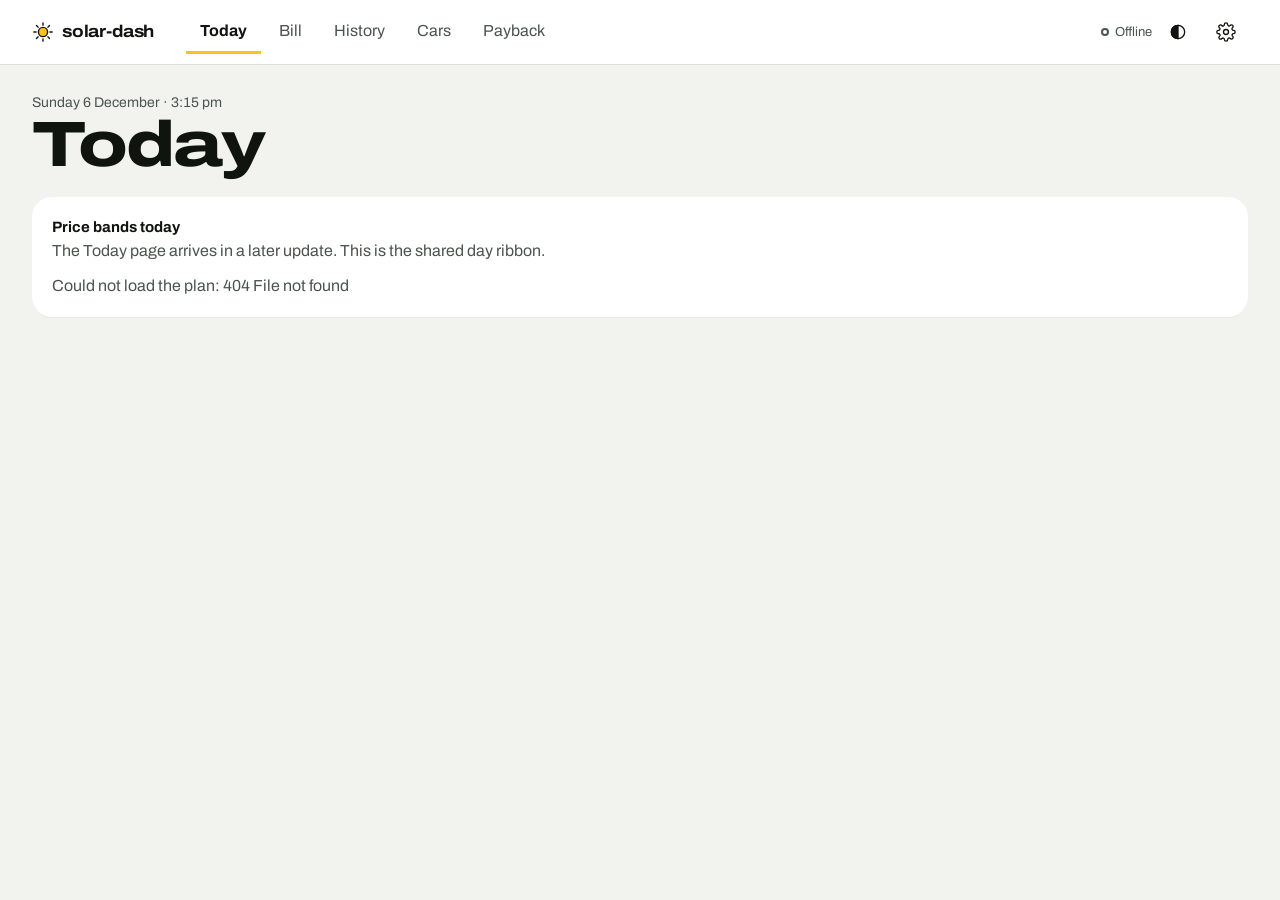
==== static/next/index.html @ 0e38bdb9 "Add the /next shell for the redesigned dashboard A protected /next route serves static/next/index.ht" ====
<!doctype html>
<html lang="en" data-theme="day">
<head>
  <meta charset="utf-8">
  <meta name="viewport" content="width=device-width, initial-scale=1, viewport-fit=cover">
  <title>solar-dash</title>
  <meta name="color-scheme" content="light dark">
  <link rel="icon" href="/favicon.svg" type="image/svg+xml">
  <link rel="apple-touch-icon" href="/apple-touch-icon.png">
  <!-- Shared styles first, then one stylesheet per page. -->
  <link rel="stylesheet" href="/static/next/next.css">
  <link rel="stylesheet" href="/static/next/today.css">
  <link rel="stylesheet" href="/static/next/bill.css">
  <link rel="stylesheet" href="/static/next/history.css">
  <link rel="stylesheet" href="/static/next/cars.css">
  <link rel="stylesheet" href="/static/next/payback.css">
  <!-- core.js (the SD namespace and the router) first, then one script per page. -->
  <script src="/static/next/core.js" defer></script>
  <script src="/static/next/today.js" defer></script>
  <script src="/static/next/bill.js" defer></script>
  <script src="/static/next/history.js" defer></script>
  <script src="/static/next/cars.js" defer></script>
  <script src="/static/next/payback.js" defer></script>
</head>
<body>
  <a class="sr-only" href="#page-main">Skip to the page</a>
  <header class="app-header">
    <div class="app-header-inner">
      <a class="wordmark" href="#today" aria-label="solar-dash, Today">
        <svg width="22" height="22" viewBox="0 0 24 24" aria-hidden="true"><circle cx="12" cy="12" r="5" fill="#FFC21A" stroke="currentColor" stroke-width="1.5"></circle><path d="M12 2v2.5M12 19.5V22M2 12h2.5M19.5 12H22M4.9 4.9l1.8 1.8M17.3 17.3l1.8 1.8M4.9 19.1l1.8-1.8M17.3 6.7l1.8-1.8" stroke="currentColor" stroke-width="1.5" stroke-linecap="round"></path></svg>
        solar-dash
      </a>
      <nav class="topnav" aria-label="Main">
      <a href="#today" data-nav="today">Today</a>
      <a href="#bill" data-nav="bill">Bill</a>
      <a href="#history" data-nav="history">History</a>
      <a href="#cars" data-nav="cars">Cars</a>
      <a href="#payback" data-nav="payback">Payback</a>
      </nav>
      <div class="header-tools">
        <span class="live" id="sd-live" data-state="off" role="status"><span class="live-dot" aria-hidden="true"></span><span id="sd-live-text">Live · 4 s</span></span>
        <button type="button" class="icon-btn" id="sd-theme" aria-label="Theme: auto. Change">
          <svg width="20" height="20" viewBox="0 0 24 24" fill="none" stroke="currentColor" stroke-width="1.6" aria-hidden="true"><circle cx="12" cy="12" r="8"></circle><path d="M12 4a8 8 0 0 0 0 16z" fill="currentColor"></path></svg>
        </button>
        <a class="icon-btn" href="/#admin" aria-label="Settings and admin">
          <svg width="20" height="20" viewBox="0 0 24 24" fill="none" stroke="currentColor" stroke-width="1.6" aria-hidden="true"><circle cx="12" cy="12" r="3"></circle><path d="M19.4 15a1.7 1.7 0 0 0 .3 1.8l.1.1a2 2 0 1 1-2.8 2.8l-.1-.1a1.7 1.7 0 0 0-1.8-.3 1.7 1.7 0 0 0-1 1.5V21a2 2 0 1 1-4 0v-.1a1.7 1.7 0 0 0-1.1-1.5 1.7 1.7 0 0 0-1.8.3l-.1.1a2 2 0 1 1-2.8-2.8l.1-.1a1.7 1.7 0 0 0 .3-1.8 1.7 1.7 0 0 0-1.5-1H3a2 2 0 1 1 0-4h.1a1.7 1.7 0 0 0 1.5-1.1 1.7 1.7 0 0 0-.3-1.8l-.1-.1a2 2 0 1 1 2.8-2.8l.1.1a1.7 1.7 0 0 0 1.8.3H9a1.7 1.7 0 0 0 1-1.5V3a2 2 0 1 1 4 0v.1a1.7 1.7 0 0 0 1 1.5 1.7 1.7 0 0 0 1.8-.3l.1-.1a2 2 0 1 1 2.8 2.8l-.1.1a1.7 1.7 0 0 0-.3 1.8V9a1.7 1.7 0 0 0 1.5 1H21a2 2 0 1 1 0 4h-.1a1.7 1.7 0 0 0-1.5 1z"></path></svg>
        </a>
      </div>
    </div>
  </header>

  <!-- One section per page. The router shows one and gives it to that page's script. -->
  <main class="app-main" id="page-main" tabindex="-1">
    <section id="page-today" hidden></section>
    <section id="page-bill" hidden></section>
    <section id="page-history" hidden></section>
    <section id="page-cars" hidden></section>
    <section id="page-payback" hidden></section>
  </main>

  <nav class="tabbar" aria-label="Main">
    <a href="#today" data-nav="today"><svg class="icon-sun" width="22" height="22" viewBox="0 0 24 24" fill="none" stroke="currentColor" stroke-width="1.6" aria-hidden="true"><circle cx="12" cy="12" r="4.5"></circle><path d="M12 2.5v2M12 19.5v2M2.5 12h2M19.5 12h2M5.3 5.3l1.4 1.4M17.3 17.3l1.4 1.4M5.3 18.7l1.4-1.4M17.3 6.7l1.4-1.4"></path></svg>Today</a>
    <a href="#bill" data-nav="bill"><svg width="22" height="22" viewBox="0 0 24 24" fill="none" stroke="currentColor" stroke-width="1.6" aria-hidden="true"><path d="M6 3h12v18l-3-2-3 2-3-2-3 2z"></path><path d="M9 8h6M9 12h6"></path></svg>Bill</a>
    <a href="#cars" data-nav="cars"><svg width="22" height="22" viewBox="0 0 24 24" fill="none" stroke="currentColor" stroke-width="1.6" aria-hidden="true"><path d="M4 16v-4l2-5h12l2 5v4z"></path><circle cx="7.5" cy="16.5" r="1.5"></circle><circle cx="16.5" cy="16.5" r="1.5"></circle><path d="M4 12h16"></path></svg>Cars</a>
    <a href="#payback" data-nav="payback"><svg width="22" height="22" viewBox="0 0 24 24" fill="none" stroke="currentColor" stroke-width="1.6" aria-hidden="true"><path d="M3 20h18"></path><path d="M5 16l4-5 4 3 6-8"></path><path d="M15 6h4v4"></path></svg>Payback</a>
  </nav>
</body>
</html>
---- static/next/next.css ----
/* solar-dash, new UI: shared styles.

   Everything the pages have in common lives here: the colour tokens for the
   day and night themes, type, cards, the price-band swatches, the segmented
   control, the navigation and the day ribbon. Each page adds its own rules in
   its own <page>.css and should use these tokens rather than raw colours.

   Phone first: the base rules are for a 360 px screen with a 16 px gutter.
   From 760 px the bottom tab bar becomes a top navigation and `.cols` makes
   two columns. */

/* Archivo, one variable file with both the width and the weight axes. */
@font-face {
  font-family: "Archivo";
  font-style: normal;
  font-weight: 100 900;
  font-stretch: 62% 125%;
  font-display: swap;
  src: url("fonts/archivo-latin-wdth-wght.woff2") format("woff2");
}

/* ---------- tokens ---------- */

:root,
html[data-theme="day"] {
  color-scheme: light;
  --paper: #f2f3ef;
  --card: #ffffff;
  --ink: #10140f;
  --ink-2: #4b544f;
  --line: #dce0db;

  --sun: #ffc21a; /* the free window */
  --sun-line: #8a5d00; /* outline for sun-coloured shapes on paper */
  --shoulder: #c5cbc7; /* the middle price */
  --bar: #8a918d; /* bars and lines that need more weight than a band */
  --peak: #262a5c; /* the dear price */
  --credit: #262a5c; /* the $1 credit window bracket and labels */
  --credit-fill: #dadceb; /* light fill under the credit hatch */
  --battery: #0f7b6c;
  --missed: #b4361e;

  --on-sun: #10140f; /* text on a sun, shoulder or other light fill */
  --on-shoulder: #10140f;
  --on-peak: #ffffff;
  --hatch-ink: #10140f; /* stripes for sold, projected and partial */
  --focus: #10140f;
  --shadow: 0 1px 0 rgb(16 20 15 / 4%);
}

html[data-theme="night"] {
  color-scheme: dark;
  --paper: #0d0f24;
  --card: #181b3a;
  --ink: #eef0fa;
  --ink-2: #a9aed0;
  --line: #2c3060;

  --sun: #ffc21a;
  --sun-line: #ffc21a;
  --shoulder: #4a4f68;
  --bar: #7c8199;
  --peak: #3b4090;
  --credit: #8f96ff;
  --credit-fill: #262a55;
  --battery: #3dd6b0;
  --missed: #ff8a70;

  --on-sun: #0d0f24;
  --on-shoulder: #eef0fa;
  --on-peak: #ffffff;
  --hatch-ink: #eef0fa;
  --focus: #eef0fa;
  --shadow: none;
}

/* ---------- base ---------- */

*,
*::before,
*::after {
  box-sizing: border-box;
}

html {
  -webkit-text-size-adjust: 100%;
}

body {
  margin: 0;
  background: var(--paper);
  color: var(--ink);
  font-family: "Archivo", system-ui, -apple-system, "Segoe UI", sans-serif;
  font-size: 16px;
  line-height: 1.45;
  font-variant-numeric: tabular-nums;
}

h1,
h2,
h3,
p {
  margin: 0;
}

a {
  color: inherit;
}

button {
  font: inherit;
  color: inherit;
}

:focus-visible {
  outline: 3px solid var(--focus);
  outline-offset: 2px;
}

[hidden] {
  display: none !important;
}

.sr-only {
  position: absolute;
  width: 1px;
  height: 1px;
  margin: -1px;
  padding: 0;
  overflow: hidden;
  clip: rect(0 0 0 0);
  white-space: nowrap;
  border: 0;
}

.muted {
  color: var(--ink-2);
}

/* ---------- type ---------- */

/* The one-line answer at the top of a page. */
.verdict {
  font-size: 42px;
  line-height: 1;
  font-weight: 800;
  font-stretch: 125%;
  letter-spacing: -0.03em;
}

/* Numbers: narrow, bold, and they line up in columns. */
.fig {
  font-stretch: 87%;
  font-weight: 700;
  font-variant-numeric: tabular-nums;
}

.fig-lg {
  font-size: 26px;
}

.fig-md {
  font-size: 22px;
}

/* A small sentence-case label above or beside a figure. */
.label {
  font-size: 12px;
  color: var(--ink-2);
}

.lede {
  font-size: 16px;
  line-height: 1.45;
  color: var(--ink-2);
}

.date-line {
  font-size: 14px;
  color: var(--ink-2);
}

/* ---------- shell ---------- */

.app-header {
  background: var(--paper);
}

.app-header-inner {
  max-width: 1280px;
  margin: 0 auto;
  padding: 12px 12px 0 16px;
  display: flex;
  align-items: center;
  gap: 8px 32px;
}

.wordmark {
  display: flex;
  align-items: center;
  gap: 8px;
  font-weight: 700;
  font-size: 16px;
  font-stretch: 112%;
  letter-spacing: -0.01em;
  text-decoration: none;
  min-height: 44px;
}

.wordmark svg {
  flex: none;
}

.header-tools {
  margin-left: auto;
  display: flex;
  align-items: center;
  gap: 4px;
}

.live {
  display: inline-flex;
  align-items: center;
  gap: 6px;
  font-size: 13px;
  color: var(--ink-2);
  white-space: nowrap;
}

.live-dot {
  width: 8px;
  height: 8px;
  border-radius: 50%;
  background: var(--battery);
}

.live[data-state="stale"] .live-dot {
  background: var(--sun);
  box-shadow: 0 0 0 1px var(--sun-line);
}

.live[data-state="off"] .live-dot {
  background: transparent;
  box-shadow: inset 0 0 0 2px var(--ink-2);
}

.icon-btn {
  width: 44px;
  height: 44px;
  border: 0;
  background: transparent;
  border-radius: 12px;
  display: grid;
  place-items: center;
  color: var(--ink);
  cursor: pointer;
  text-decoration: none;
}

.icon-btn:hover {
  background: var(--line);
}

/* The page area. The bottom padding clears the phone tab bar. */
.app-main {
  max-width: 1280px;
  margin: 0 auto;
  padding: 8px 16px calc(96px + env(safe-area-inset-bottom));
}

.page-head {
  padding: 12px 0 8px;
}

/* ---------- navigation ---------- */

/* Phone: a bar fixed to the bottom. */
.tabbar {
  position: fixed;
  left: 0;
  right: 0;
  bottom: 0;
  z-index: 10;
  background: var(--card);
  border-top: 1px solid var(--line);
  display: grid;
  grid-template-columns: repeat(4, minmax(0, 1fr));
  padding: 6px 8px calc(8px + env(safe-area-inset-bottom));
}

.tabbar a {
  min-height: 52px;
  display: flex;
  flex-direction: column;
  align-items: center;
  justify-content: center;
  gap: 3px;
  text-decoration: none;
  color: var(--ink-2);
  font-size: 12px;
  font-weight: 500;
  border-radius: 12px;
}

.tabbar a[aria-current="page"] {
  color: var(--ink);
  font-weight: 700;
}

/* The sun icon is filled for the current page only. */
.tabbar a[aria-current="page"] .icon-sun {
  fill: var(--sun);
}

/* Wide screens: links in the header. */
.topnav {
  display: none;
  gap: 4px;
}

.topnav a {
  min-height: 44px;
  display: inline-flex;
  align-items: center;
  padding: 0 14px;
  text-decoration: none;
  color: var(--ink-2);
  border-bottom: 3px solid transparent;
}

.topnav a[aria-current="page"] {
  color: var(--ink);
  font-weight: 700;
  border-bottom-color: var(--sun);
}

/* ---------- cards ---------- */

.card {
  background: var(--card);
  border-radius: 20px;
  padding: 16px;
  box-shadow: var(--shadow);
}

.card + .card,
.stack > * + * {
  margin-top: 12px;
}

.card-head {
  display: flex;
  justify-content: space-between;
  align-items: baseline;
  gap: 12px;
}

/* Section title: sentence case, never letter-spaced capitals. */
.section-title {
  font-size: 15px;
  font-weight: 700;
}

.card-link {
  font-size: 13px;
  font-weight: 600;
  min-height: 44px;
  display: inline-flex;
  align-items: center;
}

/* A card that outlines itself, such as the credit window card. */
.card-accent {
  border: 1px solid var(--credit);
}

/* ---------- layout ---------- */

/* One column on a phone, two from 760 px. */
.cols {
  display: block;
}

.cols > * + * {
  margin-top: 12px;
}

/* ---------- price bands ---------- */

/* Swatches and fills. Always pair them with the word (Free, Shoulder, Peak). */
.band-free {
  background: var(--sun);
  color: var(--on-sun);
}

.band-free.swatch {
  box-shadow: inset 0 0 0 1px var(--sun-line);
}

.band-shoulder {
  background: var(--shoulder);
  color: var(--on-shoulder);
}

.band-peak {
  background: var(--peak);
  color: var(--on-peak);
}

.swatch {
  display: inline-block;
  width: 12px;
  height: 12px;
  border-radius: 3px;
  vertical-align: -1px;
  margin-right: 6px;
}

/* ---------- hatch: sold, projected or partial ---------- */

.hatch {
  background-image: repeating-linear-gradient(
    135deg,
    var(--hatch-ink) 0 2px,
    transparent 2px 6px
  );
  background-color: var(--card);
  border: 1.5px solid var(--hatch-ink);
}

/* The same stripes as an SVG fill: <rect fill="url(#sd-hatch)"> after
   SD.hatchDefs(svg) has added the pattern. */

/* ---------- segmented control ---------- */

.seg {
  display: inline-flex;
  padding: 3px;
  gap: 2px;
  background: var(--line);
  border-radius: 12px;
}

.seg button {
  min-height: 44px;
  min-width: 44px;
  padding: 0 14px;
  border: 0;
  border-radius: 10px;
  background: transparent;
  color: var(--ink-2);
  font-size: 14px;
  font-weight: 500;
  cursor: pointer;
}

.seg button[aria-pressed="true"] {
  background: var(--card);
  color: var(--ink);
  font-weight: 700;
  box-shadow: 0 1px 2px rgb(0 0 0 / 18%);
}

/* ---------- day ribbon ---------- */

.ribbon {
  position: relative;
  padding-top: 6px;
}

.ribbon-strip {
  display: flex;
  height: 26px;
  border-radius: 6px;
  overflow: hidden;
  font-size: 12px;
  font-weight: 700;
}

.ribbon.is-long .ribbon-strip {
  height: 30px;
  font-size: 13px;
}

.ribbon-seg {
  display: flex;
  align-items: center;
  padding: 0 6px;
  overflow: hidden;
  white-space: nowrap;
  min-width: 0;
}

.ribbon-seg.band-free {
  justify-content: center;
}

.ribbon.is-long .ribbon-seg {
  padding: 0 10px;
}

/* The line for the current time. */
.ribbon-now {
  position: absolute;
  top: 0;
  height: 38px;
  margin-left: -1.5px;
  border-left: 3px solid var(--ink);
  pointer-events: none;
}

.ribbon.is-long .ribbon-now {
  height: 42px;
}

/* The bracket under the credit window and its label. */
.ribbon-credit {
  position: absolute;
  top: 32px;
  height: 8px;
  border: 2px solid var(--credit);
  border-top: 0;
}

.ribbon.is-long .ribbon-credit {
  top: 36px;
}

.ribbon-credit-label {
  position: absolute;
  top: 44px;
  font-size: 12px;
  font-weight: 700;
  color: var(--credit);
  white-space: nowrap;
}

.ribbon.is-long .ribbon-credit-label {
  top: 48px;
}

.ribbon-axis {
  position: relative;
  height: 16px;
  margin-top: 6px;
  font-size: 12px;
  line-height: 16px;
  color: var(--ink-2);
}

/* Room for the bracket and its label between the strip and the axis. */
.ribbon.has-credit .ribbon-axis {
  margin-top: 30px;
}

.ribbon.has-credit.is-long .ribbon-axis {
  margin-top: 34px;
}

.ribbon-axis span {
  position: absolute;
  top: 0;
  white-space: nowrap;
}

.ribbon-note {
  font-size: 13px;
  color: var(--ink-2);
}

/* ---------- desktop ---------- */

@media (min-width: 760px) {
  .app-header {
    background: var(--card);
    border-bottom: 1px solid var(--line);
  }

  .app-header-inner {
    padding: 10px 32px;
  }

  .wordmark {
    font-size: 17px;
  }

  .topnav {
    display: flex;
  }

  .tabbar {
    display: none;
  }

  .app-main {
    padding: 16px 32px 48px;
  }

  .verdict {
    font-size: 64px;
  }

  .cols {
    display: grid;
    grid-template-columns: repeat(2, minmax(0, 1fr));
    gap: 24px;
    align-items: start;
  }

  .cols > * + * {
    margin-top: 0;
  }

  /* Wide main column, narrow side column. */
  .cols.cols-2-1 {
    grid-template-columns: minmax(0, 2fr) minmax(0, 1fr);
  }

  .card {
    padding: 20px;
  }
}

@media (prefers-reduced-motion: reduce) {
  * {
    scroll-behavior: auto !important;
    transition: none !important;
    animation: none !important;
  }
}
---- static/next/today.css ----
/* Today page. Use the tokens and classes from next.css. Prefix every selector
   with #page-today (or a class starting "today-") so it cannot touch another page. */

#page-today .today-stub {
  margin-top: 12px;
}
---- static/next/bill.css ----
/* Bill page. Use the tokens and classes from next.css. Prefix every selector
   with #page-bill (or a class starting "bill-") so it cannot touch another page. */

#page-bill .bill-stub {
  margin-top: 12px;
}
---- static/next/history.css ----
/* History page. Use the tokens and classes from next.css. Prefix every selector
   with #page-history (or a class starting "history-") so it cannot touch another page. */

#page-history .history-stub {
  margin-top: 12px;
}
---- static/next/cars.css ----
/* Cars page. Use the tokens and classes from next.css. Prefix every selector
   with #page-cars (or a class starting "cars-") so it cannot touch another page. */

#page-cars .cars-stub {
  margin-top: 12px;
}
---- static/next/payback.css ----
/* Payback page. Use the tokens and classes from next.css. Prefix every selector
   with #page-payback (or a class starting "payback-") so it cannot touch another page. */

#page-payback .payback-stub {
  margin-top: 12px;
}
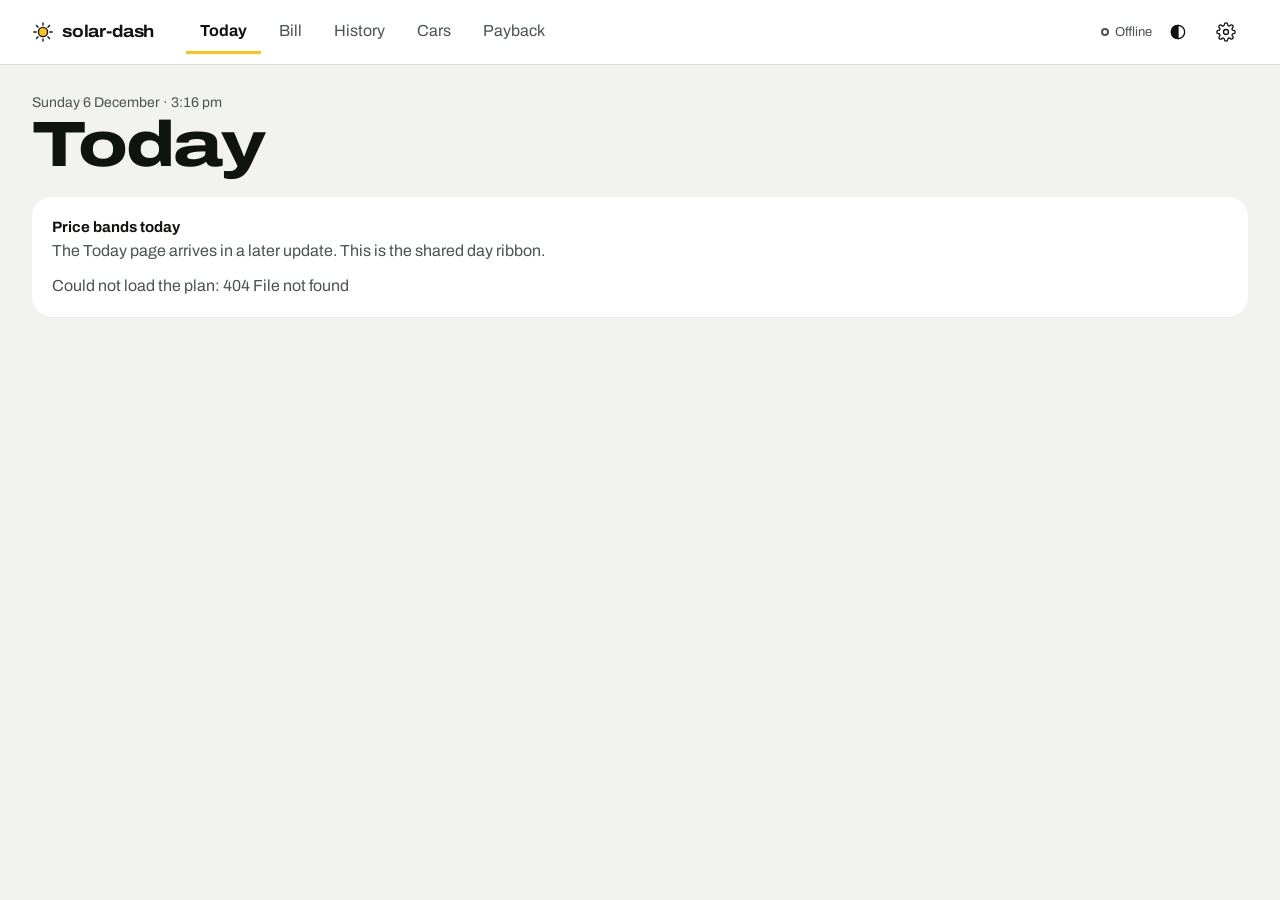
==== commit c2c76e37: "Make the new dashboard the default at / / serves the new dashboard, the previous one moves to /class" ====
--- a/static/next/index.html
+++ b/static/next/index.html
@@ -42,7 +42,7 @@
         <button type="button" class="icon-btn" id="sd-theme" aria-label="Theme: auto. Change">
           <svg width="20" height="20" viewBox="0 0 24 24" fill="none" stroke="currentColor" stroke-width="1.6" aria-hidden="true"><circle cx="12" cy="12" r="8"></circle><path d="M12 4a8 8 0 0 0 0 16z" fill="currentColor"></path></svg>
         </button>
-        <a class="icon-btn" href="/#admin" aria-label="Settings and admin">
+        <a class="icon-btn" href="/classic#admin" aria-label="Settings and admin">
           <svg width="20" height="20" viewBox="0 0 24 24" fill="none" stroke="currentColor" stroke-width="1.6" aria-hidden="true"><circle cx="12" cy="12" r="3"></circle><path d="M19.4 15a1.7 1.7 0 0 0 .3 1.8l.1.1a2 2 0 1 1-2.8 2.8l-.1-.1a1.7 1.7 0 0 0-1.8-.3 1.7 1.7 0 0 0-1 1.5V21a2 2 0 1 1-4 0v-.1a1.7 1.7 0 0 0-1.1-1.5 1.7 1.7 0 0 0-1.8.3l-.1.1a2 2 0 1 1-2.8-2.8l.1-.1a1.7 1.7 0 0 0 .3-1.8 1.7 1.7 0 0 0-1.5-1H3a2 2 0 1 1 0-4h.1a1.7 1.7 0 0 0 1.5-1.1 1.7 1.7 0 0 0-.3-1.8l-.1-.1a2 2 0 1 1 2.8-2.8l.1.1a1.7 1.7 0 0 0 1.8.3H9a1.7 1.7 0 0 0 1-1.5V3a2 2 0 1 1 4 0v.1a1.7 1.7 0 0 0 1 1.5 1.7 1.7 0 0 0 1.8-.3l.1-.1a2 2 0 1 1 2.8 2.8l-.1.1a1.7 1.7 0 0 0-.3 1.8V9a1.7 1.7 0 0 0 1.5 1H21a2 2 0 1 1 0 4h-.1a1.7 1.7 0 0 0-1.5 1z"></path></svg>
         </a>
       </div>
--- a/static/next/cars.css
+++ b/static/next/cars.css
@@ -1,6 +1,235 @@
-/* Cars page. Use the tokens and classes from next.css. Prefix every selector
-   with #page-cars (or a class starting "cars-") so it cannot touch another page. */
-
-#page-cars .cars-stub {
+/* Cars page. Tokens and shared classes come from next.css; every selector is
+   scoped under #page-cars. */
+
+#page-cars .cars-head {
+  display: flex;
+  align-items: center;
+  justify-content: space-between;
+  gap: 8px;
+  padding: 8px 0;
+}
+
+#page-cars .cars-title {
+  font-size: 17px;
+  font-weight: 700;
+  font-stretch: 112%;
+}
+
+#page-cars .cars-month {
+  display: flex;
+  align-items: center;
+}
+
+#page-cars .cars-month-name {
+  min-width: 118px;
+  text-align: center;
+  font-size: 14px;
+  font-weight: 700;
+}
+
+#page-cars .cars-month .icon-btn {
+  font-size: 24px;
+  line-height: 1;
+}
+
+#page-cars .cars-month .icon-btn:disabled {
+  color: var(--ink-2);
+  opacity: 0.4;
+  cursor: default;
+  background: transparent;
+}
+
+#page-cars .cars-car {
+  padding: 12px 4px 4px;
+}
+
+#page-cars .cars-car + .cars-car {
+  margin-top: 20px;
+}
+
+#page-cars .cars-sub {
+  font-size: 14px;
+  color: var(--ink-2);
+  margin-bottom: 8px;
+}
+
+#page-cars .cars-headline {
+  display: flex;
+  align-items: baseline;
+  flex-wrap: wrap;
+  gap: 4px 10px;
+}
+
+#page-cars .cars-big {
+  font-size: 64px;
+  line-height: 0.95;
+  font-weight: 800;
+  font-stretch: 125%;
+  letter-spacing: -0.04em;
+}
+
+#page-cars .cars-big-unit {
+  font-size: 18px;
+  font-weight: 700;
+}
+
+#page-cars .cars-sentence {
   margin-top: 12px;
 }
+
+#page-cars .cars-bars {
+  margin-top: 16px;
+  display: flex;
+  flex-direction: column;
+  gap: 6px;
+}
+
+#page-cars .cars-bar-row {
+  display: grid;
+  grid-template-columns: 64px minmax(0, 1fr) auto;
+  align-items: center;
+  gap: 8px;
+}
+
+#page-cars .cars-bar-label {
+  font-size: 12px;
+  color: var(--ink-2);
+  overflow: hidden;
+  text-overflow: ellipsis;
+  white-space: nowrap;
+}
+
+#page-cars .cars-bar-value {
+  font-size: 13px;
+  min-width: 52px;
+}
+
+#page-cars .cars-bar {
+  height: 18px;
+  border-radius: 4px;
+}
+
+#page-cars .cars-bar-ev {
+  background: var(--ink);
+}
+
+#page-cars .cars-bar-petrol {
+  background-color: var(--paper);
+}
+
+/* When it charged */
+
+#page-cars .cars-when {
+  margin-top: 16px;
+}
+
+#page-cars .cars-when-line {
+  margin: 6px 0 12px;
+  font-size: 14px;
+  line-height: 1.4;
+}
+
+#page-cars .cars-rows {
+  display: flex;
+  flex-direction: column;
+  gap: 5px;
+}
+
+#page-cars .cars-row {
+  position: relative;
+  height: 10px;
+}
+
+#page-cars .cars-seg {
+  position: absolute;
+  top: 0;
+  bottom: 0;
+  border-radius: 3px;
+}
+
+#page-cars .cars-seg-free {
+  background: var(--ink);
+}
+
+#page-cars .cars-seg-shoulder {
+  background: var(--bar);
+}
+
+#page-cars .cars-seg-peak {
+  background: var(--peak);
+}
+
+#page-cars .cars-seg-away {
+  border-width: 1px;
+}
+
+#page-cars .cars-ribbon {
+  margin-top: 6px;
+}
+
+#page-cars .cars-legend {
+  display: flex;
+  flex-wrap: wrap;
+  gap: 4px 16px;
+  margin-top: 10px;
+  font-size: 12px;
+  color: var(--ink-2);
+}
+
+#page-cars .cars-key-free {
+  background: var(--ink);
+}
+
+#page-cars .cars-key-line {
+  background: var(--bar);
+}
+
+/* Sessions */
+
+#page-cars .cars-sessions {
+  list-style: none;
+  margin: 4px 0 0;
+  padding: 0;
+  font-size: 14px;
+}
+
+#page-cars .cars-session {
+  display: grid;
+  grid-template-columns: minmax(0, 1fr) auto;
+  gap: 2px 10px;
+  padding: 10px 0;
+  border-bottom: 1px solid var(--line);
+}
+
+#page-cars .cars-session:last-child {
+  border-bottom: 0;
+}
+
+#page-cars .cars-session-what {
+  grid-column: 1 / -1;
+  font-size: 13px;
+}
+
+#page-cars .cars-more {
+  background: transparent;
+  border: 0;
+  padding: 0;
+  cursor: pointer;
+  text-decoration: underline;
+}
+
+@media (min-width: 760px) {
+  #page-cars .cars-head {
+    padding-top: 16px;
+  }
+
+  #page-cars .cars-big {
+    font-size: 84px;
+  }
+
+  #page-cars .cars-head,
+  #page-cars .cars-car,
+  #page-cars .stack > .card {
+    max-width: 720px;
+  }
+}
--- a/static/next/payback.css
+++ b/static/next/payback.css
@@ -1,6 +1,305 @@
-/* Payback page. Use the tokens and classes from next.css. Prefix every selector
-   with #page-payback (or a class starting "payback-") so it cannot touch another page. */
-
-#page-payback .payback-stub {
+/* Payback page. Tokens and shared classes come from next.css; every selector is
+   scoped under #page-payback. */
+
+#page-payback .pb-title {
+  font-size: 17px;
+  font-weight: 700;
+  font-stretch: 112%;
+}
+
+#page-payback .pb-head {
+  padding-top: 12px;
+}
+
+#page-payback .pb-head .date-line {
+  margin-bottom: 8px;
+}
+
+#page-payback .pb-verdict {
+  font-size: 34px;
+  line-height: 1.02;
+}
+
+#page-payback .pb-progress {
+  margin-top: 14px;
+  color: var(--ink);
+}
+
+#page-payback .pb-stack {
+  margin-top: 16px;
+}
+
+/* Timeline: a bar from the first purchase to the payback, labels placed by script. */
+
+#page-payback .pb-stage {
+  position: relative;
+  height: 130px;
+  margin-top: 4px;
+}
+
+#page-payback .pb-track {
+  position: absolute;
+  left: 0;
+  right: 0;
+  top: 40px;
+  height: 16px;
+  border-radius: 5px;
+  background: var(--line);
+  overflow: hidden;
+}
+
+#page-payback .pb-done {
+  position: absolute;
+  left: 0;
+  top: 0;
+  bottom: 0;
+  background: var(--ink);
+}
+
+#page-payback .pb-todo {
+  position: absolute;
+  top: 0;
+  bottom: 0;
+  right: 0;
+  background-image: repeating-linear-gradient(135deg, var(--hatch-ink) 0 2px, transparent 2px 6px);
+  opacity: 0.5;
+}
+
+#page-payback .pb-tick {
+  position: absolute;
+  top: 28px;
+  height: 40px;
+  border-left: 2px solid var(--ink-2);
+}
+
+#page-payback .pb-tick-buy {
+  border-left-color: var(--battery);
+}
+
+#page-payback .pb-tick-part {
+  border-left-style: dashed;
+}
+
+#page-payback .pb-tick-today {
+  top: 18px;
+  height: 50px;
+  border-left: 3px solid var(--ink);
+}
+
+#page-payback .pb-tick-end {
+  border-left: 0;
+}
+
+#page-payback .pb-sun {
+  position: absolute;
+  left: -22px;
+  top: -10px;
+  width: 22px;
+  height: 22px;
+  border-radius: 50%;
+  background: var(--sun);
+  border: 2px solid var(--ink);
+}
+
+#page-payback .pb-label {
+  position: absolute;
+  left: 0;
+  top: 74px;
+  display: flex;
+  flex-direction: column;
+  font-size: 12px;
+  line-height: 1.25;
+  white-space: nowrap;
+  color: var(--ink-2);
+}
+
+#page-payback .pb-label[data-align="right"] {
+  text-align: right;
+}
+
+#page-payback .pb-label[data-align="center"] {
+  text-align: center;
+}
+
+#page-payback .pb-label-today,
+#page-payback .pb-label-end {
+  color: var(--ink);
+  font-weight: 700;
+}
+
+#page-payback .pb-label-buy {
+  color: var(--battery);
+  font-weight: 700;
+}
+
+#page-payback .pb-label-sub {
+  font-weight: 400;
+  color: var(--ink-2);
+}
+
+#page-payback .pb-note {
+  margin-top: 8px;
+  font-size: 13px;
+  line-height: 1.4;
+}
+
+/* Each purchase */
+
+#page-payback .pb-part {
+  padding: 12px 0;
+  border-bottom: 1px solid var(--line);
+}
+
+#page-payback .pb-part:last-of-type {
+  border-bottom: 0;
+  padding-bottom: 4px;
+}
+
+#page-payback .pb-part-top {
+  display: flex;
+  justify-content: space-between;
+  gap: 12px;
+  font-size: 14px;
+}
+
+#page-payback .pb-part-sub {
+  font-size: 13px;
+  color: var(--ink-2);
+  margin: 2px 0 8px;
+}
+
+#page-payback .pb-meter {
+  height: 10px;
+  border-radius: 4px;
+  background: var(--line);
+  overflow: hidden;
+}
+
+#page-payback .pb-meter-fill {
+  height: 100%;
+  border-radius: 4px;
+  background: var(--ink);
+}
+
+#page-payback .pb-meter-fill.is-estimate {
+  background: var(--battery);
+}
+
+#page-payback .pb-fine {
+  margin-top: 8px;
+  font-size: 12px;
+  color: var(--ink-2);
+}
+
+/* Saved each year */
+
+#page-payback .pb-years {
+  display: grid;
+  gap: 12px;
+  align-items: end;
+  height: 140px;
   margin-top: 12px;
 }
+
+#page-payback .pb-year {
+  display: flex;
+  flex-direction: column;
+  justify-content: flex-end;
+  height: 100%;
+  gap: 4px;
+}
+
+#page-payback .pb-year-val {
+  font-size: 12px;
+  text-align: center;
+  white-space: nowrap;
+}
+
+#page-payback .pb-year-bar {
+  background: var(--ink);
+  border-radius: 4px 4px 0 0;
+  min-height: 2px;
+  max-height: 110px;
+}
+
+#page-payback .pb-year-bar.hatch {
+  background: repeating-linear-gradient(135deg, var(--hatch-ink) 0 2px, var(--card) 2px 6px);
+  border: 1.5px solid var(--hatch-ink);
+}
+
+#page-payback .pb-years-axis {
+  display: grid;
+  gap: 12px;
+  margin-top: 6px;
+  font-size: 12px;
+  color: var(--ink-2);
+  text-align: center;
+}
+
+/* What moves the date: a dark card in both themes. */
+
+#page-payback .pb-move {
+  background: #10140f;
+  color: #ffffff;
+}
+
+#page-payback .pb-move ul {
+  margin: 8px 0 0;
+  padding-left: 18px;
+  font-size: 14px;
+  line-height: 1.5;
+}
+
+#page-payback .pb-move li + li {
+  margin-top: 4px;
+}
+
+html[data-theme="night"] #page-payback .pb-move {
+  background: #05060f;
+  box-shadow: inset 0 0 0 1px var(--line);
+}
+
+/* Timeline of plans and purchases */
+
+#page-payback .pb-details {
+  background: var(--card);
+  border-radius: 16px;
+  padding: 14px 16px;
+  font-size: 14px;
+}
+
+#page-payback .pb-details summary {
+  font-weight: 600;
+  cursor: pointer;
+  min-height: 24px;
+}
+
+#page-payback .pb-events {
+  list-style: none;
+  margin: 12px 0 0;
+  padding: 0;
+}
+
+#page-payback .pb-events li {
+  display: grid;
+  grid-template-columns: 104px minmax(0, 1fr);
+  gap: 10px;
+  padding: 8px 0;
+  border-top: 1px solid var(--line);
+}
+
+#page-payback .pb-event-date {
+  color: var(--ink-2);
+  font-size: 13px;
+}
+
+@media (min-width: 760px) {
+  #page-payback .pb-verdict {
+    font-size: 56px;
+  }
+
+  #page-payback .pb-head,
+  #page-payback .pb-stack {
+    max-width: 760px;
+  }
+}
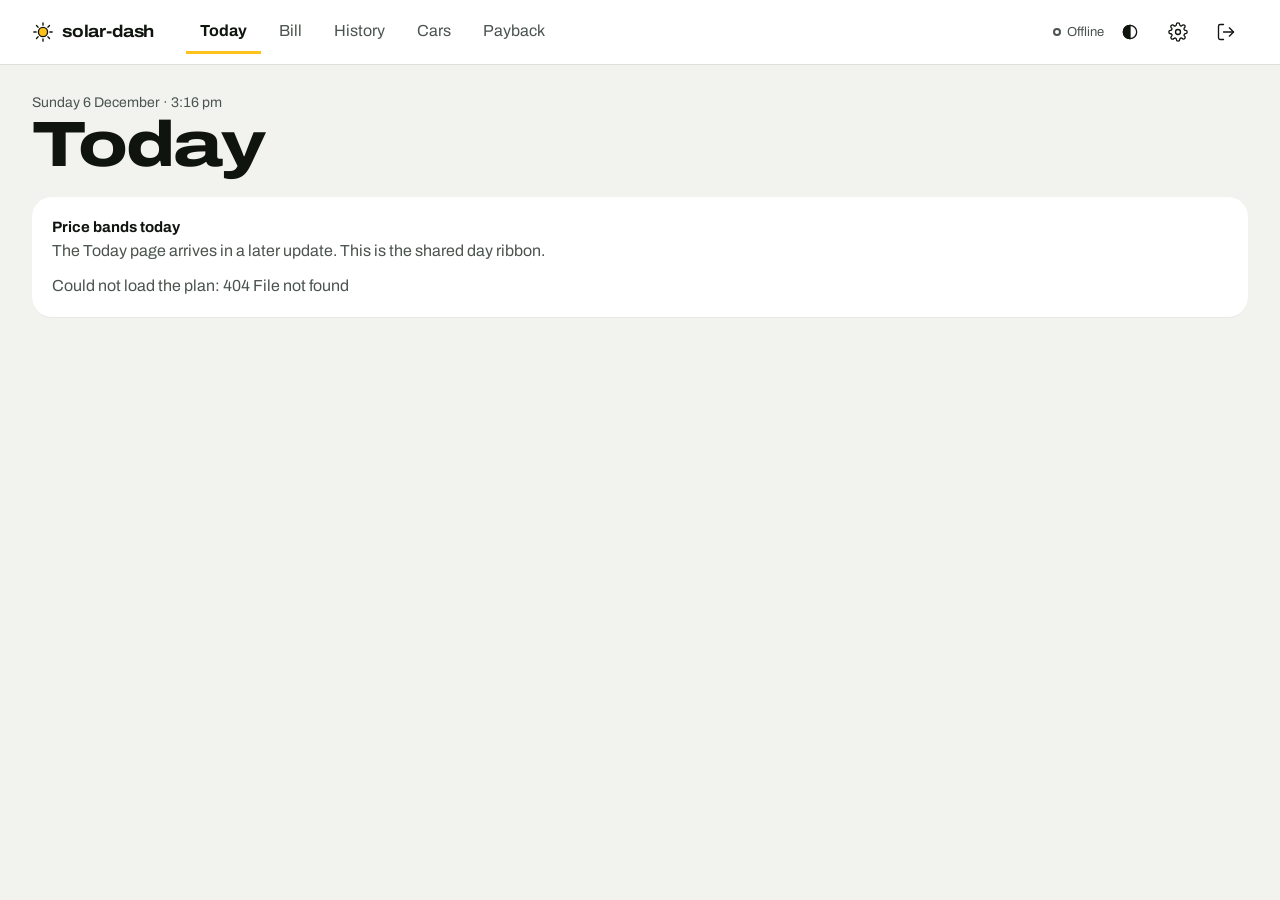
==== commit e0330f2e: "Add a log out button to the new dashboard header The new dashboard is now the default page, so it ne" ====
--- a/static/next/index.html
+++ b/static/next/index.html
@@ -45,6 +45,11 @@
         <a class="icon-btn" href="/classic#admin" aria-label="Settings and admin">
           <svg width="20" height="20" viewBox="0 0 24 24" fill="none" stroke="currentColor" stroke-width="1.6" aria-hidden="true"><circle cx="12" cy="12" r="3"></circle><path d="M19.4 15a1.7 1.7 0 0 0 .3 1.8l.1.1a2 2 0 1 1-2.8 2.8l-.1-.1a1.7 1.7 0 0 0-1.8-.3 1.7 1.7 0 0 0-1 1.5V21a2 2 0 1 1-4 0v-.1a1.7 1.7 0 0 0-1.1-1.5 1.7 1.7 0 0 0-1.8.3l-.1.1a2 2 0 1 1-2.8-2.8l.1-.1a1.7 1.7 0 0 0 .3-1.8 1.7 1.7 0 0 0-1.5-1H3a2 2 0 1 1 0-4h.1a1.7 1.7 0 0 0 1.5-1.1 1.7 1.7 0 0 0-.3-1.8l-.1-.1a2 2 0 1 1 2.8-2.8l.1.1a1.7 1.7 0 0 0 1.8.3H9a1.7 1.7 0 0 0 1-1.5V3a2 2 0 1 1 4 0v.1a1.7 1.7 0 0 0 1 1.5 1.7 1.7 0 0 0 1.8-.3l.1-.1a2 2 0 1 1 2.8 2.8l-.1.1a1.7 1.7 0 0 0-.3 1.8V9a1.7 1.7 0 0 0 1.5 1H21a2 2 0 1 1 0 4h-.1a1.7 1.7 0 0 0-1.5 1z"></path></svg>
         </a>
+        <form method="post" action="/logout" class="logout-form">
+          <button type="submit" class="icon-btn" aria-label="Log out">
+            <svg width="20" height="20" viewBox="0 0 24 24" fill="none" stroke="currentColor" stroke-width="1.6" stroke-linecap="round" stroke-linejoin="round" aria-hidden="true"><path d="M9 21H5a2 2 0 0 1-2-2V5a2 2 0 0 1 2-2h4"></path><path d="M16 17l5-5-5-5"></path><path d="M21 12H9"></path></svg>
+          </button>
+        </form>
       </div>
     </div>
   </header>
--- a/static/next/next.css
+++ b/static/next/next.css
@@ -216,6 +216,11 @@
   display: flex;
   align-items: center;
   gap: 4px;
+}
+
+/* The logout form only wraps its icon button. */
+.logout-form {
+  display: contents;
 }
 
 .live {
@@ -570,6 +575,23 @@
 
 /* ---------- desktop ---------- */
 
+/* Small phones: the header holds four controls, so the live status keeps
+   only its dot (the words stay for screen readers). */
+@media (max-width: 419px) {
+  #sd-live-text {
+    position: absolute;
+    width: 1px;
+    height: 1px;
+    overflow: hidden;
+    clip: rect(0 0 0 0);
+    white-space: nowrap;
+  }
+
+  .wordmark {
+    white-space: nowrap;
+  }
+}
+
 @media (min-width: 760px) {
   .app-header {
     background: var(--card);
--- a/static/next/bill.css
+++ b/static/next/bill.css
@@ -1,6 +1,525 @@
-/* Bill page. Use the tokens and classes from next.css. Prefix every selector
-   with #page-bill (or a class starting "bill-") so it cannot touch another page. */
-
-#page-bill .bill-stub {
+/* Bill page. Tokens and shared classes come from next.css; every selector is
+   under #page-bill. Phone first, then two columns from 760 px. */
+
+#page-bill .bill-head {
+  display: flex;
+  align-items: center;
+  justify-content: space-between;
+  gap: 12px;
+}
+
+#page-bill .bill-title {
+  font-size: 17px;
+  font-weight: 700;
+  font-stretch: 112%;
+}
+
+#page-bill .bill-period {
+  font-size: 14px;
+  font-weight: 600;
+}
+
+#page-bill .bill-loading {
+  padding: 24px 0;
+}
+
+#page-bill .bill-empty .card-link {
+  margin-top: 4px;
+}
+
+#page-bill .bill-retry {
+  min-height: 44px;
+  padding: 0 16px;
+  margin-top: 8px;
+  border: 1px solid var(--line);
+  border-radius: 12px;
+  background: var(--card);
+  font-weight: 600;
+  cursor: pointer;
+}
+
+/* ---------- layout ---------- */
+
+#page-bill > * + * {
   margin-top: 12px;
 }
+
+#page-bill .bill-col > * + * {
+  margin-top: 12px;
+}
+
+#page-bill .bill-wrap {
+  flex-wrap: wrap;
+}
+
+/* ---------- hero ---------- */
+
+#page-bill .bill-hero {
+  padding: 8px 4px 0;
+}
+
+#page-bill .bill-amount {
+  margin-top: 8px;
+  font-size: 56px;
+  line-height: 0.95;
+  font-weight: 800;
+  font-stretch: 125%;
+  letter-spacing: -0.035em;
+}
+
+#page-bill .bill-heading {
+  margin-top: 6px;
+  font-size: 22px;
+  font-weight: 700;
+  font-stretch: 112%;
+}
+
+#page-bill .bill-note {
+  font-size: 13px;
+  margin-top: 8px;
+}
+
+#page-bill .bill-bar-wrap {
+  margin-top: 18px;
+}
+
+#page-bill .bill-bar {
+  position: relative;
+  height: 20px;
+  border-radius: 6px;
+  background: var(--line);
+  overflow: hidden;
+}
+
+#page-bill .bill-bar-done,
+#page-bill .bill-bar-rest {
+  position: absolute;
+  top: 0;
+  bottom: 0;
+}
+
+#page-bill .bill-bar-done {
+  left: 0;
+  background: var(--ink);
+}
+
+#page-bill .bill-bar-rest {
+  background-image: repeating-linear-gradient(135deg, var(--hatch-ink) 0 2px, transparent 2px 6px);
+}
+
+#page-bill .bill-bar-caps {
+  display: flex;
+  justify-content: space-between;
+  flex-wrap: wrap;
+  gap: 2px 12px;
+  margin-top: 6px;
+  font-size: 12px;
+  color: var(--ink-2);
+}
+
+/* ---------- trust badge ---------- */
+
+#page-bill .bill-badge {
+  width: 100%;
+  min-height: 56px;
+  display: flex;
+  align-items: center;
+  gap: 12px;
+  padding: 12px 14px;
+  border: 0;
+  border-radius: 16px;
+  background: var(--card);
+  text-align: left;
+  font-size: 14px;
+  line-height: 1.35;
+  cursor: pointer;
+}
+
+#page-bill .bill-badge-icon {
+  width: 32px;
+  height: 32px;
+  border-radius: 50%;
+  display: grid;
+  place-items: center;
+  flex: none;
+  color: #fff;
+  background: var(--battery);
+}
+
+#page-bill .bill-badge.is-warn .bill-badge-icon {
+  background: var(--missed);
+}
+
+html[data-theme="night"] #page-bill .bill-badge-icon {
+  color: var(--paper);
+}
+
+#page-bill .bill-badge-text {
+  flex: 1;
+  min-width: 0;
+}
+
+#page-bill .bill-badge-text b,
+#page-bill .bill-badge-text span {
+  display: block;
+}
+
+#page-bill .bill-badge-chev {
+  font-size: 18px;
+  color: var(--ink-2);
+  transition: transform 0.15s;
+}
+
+#page-bill .bill-badge[aria-expanded="true"] .bill-badge-chev {
+  transform: rotate(90deg);
+}
+
+/* ---------- day-by-day check ---------- */
+
+/* On a phone it opens from the badge; on a wide screen it is always there. */
+#page-bill .bill-check-card {
+  display: none;
+}
+
+#page-bill .bill-check-card.is-open {
+  display: block;
+}
+
+#page-bill .bill-check-svg {
+  display: block;
+  width: 100%;
+  height: 140px;
+  margin-top: 8px;
+}
+
+#page-bill .bill-check-band {
+  fill: var(--battery);
+  fill-opacity: 0.12;
+}
+
+#page-bill .bill-check-bar {
+  fill: var(--bar);
+}
+
+#page-bill .bill-check-bar.is-close {
+  fill: var(--battery);
+}
+
+#page-bill .bill-check-zero {
+  stroke: var(--ink);
+  stroke-width: 1;
+}
+
+#page-bill .bill-axis {
+  display: flex;
+  justify-content: space-between;
+  font-size: 12px;
+  color: var(--ink-2);
+}
+
+#page-bill .bill-check-card .bill-note {
+  margin-top: 12px;
+  font-size: 14px;
+}
+
+#page-bill .bill-check-card .label {
+  margin-top: 4px;
+}
+
+/* ---------- lines ---------- */
+
+#page-bill .bill-lines .label {
+  margin: 4px 0 8px;
+  font-size: 13px;
+}
+
+#page-bill .bill-lines dl {
+  margin: 0;
+  font-size: 14px;
+}
+
+#page-bill .bill-line {
+  display: flex;
+  justify-content: space-between;
+  align-items: center;
+  gap: 12px;
+  padding: 10px 0;
+  border-bottom: 1px solid var(--line);
+}
+
+#page-bill .bill-line dd {
+  margin: 0;
+  font-weight: 600;
+  white-space: nowrap;
+}
+
+#page-bill .bill-line dd.is-credit {
+  color: var(--battery);
+}
+
+#page-bill .bill-line.has-rule {
+  border-bottom: 2px solid var(--ink);
+}
+
+#page-bill .bill-line.is-total {
+  border-bottom: 0;
+  padding: 12px 0 0;
+  font-size: 16px;
+}
+
+#page-bill .bill-line.is-total dt {
+  font-weight: 700;
+}
+
+#page-bill .bill-line.is-total dd {
+  font-weight: 800;
+}
+
+/* ---------- what's left to cut ---------- */
+
+#page-bill .bill-cut {
+  background: #10140f;
+  color: #fff;
+  border-radius: 20px;
+  padding: 16px;
+}
+
+html[data-theme="night"] #page-bill .bill-cut {
+  background: #05061a;
+  border: 1px solid var(--line);
+}
+
+#page-bill .bill-cut p {
+  margin-top: 8px;
+  font-size: 15px;
+  line-height: 1.45;
+}
+
+#page-bill .bill-hl {
+  color: var(--sun);
+}
+
+/* ---------- evening credits ---------- */
+
+#page-bill .bill-days {
+  list-style: none;
+  margin: 12px 0 0;
+  padding: 0;
+  display: grid;
+  grid-template-columns: repeat(7, minmax(0, 1fr));
+  gap: 5px;
+}
+
+#page-bill .bill-day {
+  height: 34px;
+  border-radius: 6px;
+  display: grid;
+  place-items: center;
+  font-size: 12px;
+  color: var(--ink-2);
+  border: 1.5px solid transparent;
+}
+
+#page-bill .bill-day.is-earned {
+  background: var(--peak);
+  color: var(--on-peak);
+}
+
+#page-bill .bill-day.is-missed {
+  border-style: dashed;
+  border-color: var(--missed);
+  color: var(--missed);
+  font-weight: 700;
+}
+
+#page-bill .bill-day.is-tonight {
+  border-color: var(--credit);
+  color: var(--credit);
+  font-weight: 700;
+}
+
+#page-bill .bill-day.is-future,
+#page-bill .bill-day.is-unknown {
+  background: var(--paper);
+}
+
+#page-bill .bill-legend {
+  list-style: none;
+  margin: 10px 0 0;
+  padding: 0;
+  display: flex;
+  flex-wrap: wrap;
+  gap: 4px 14px;
+  font-size: 12px;
+  color: var(--ink-2);
+}
+
+#page-bill .bill-key {
+  display: inline-block;
+  width: 12px;
+  height: 12px;
+  border-radius: 3px;
+  margin-right: 6px;
+  vertical-align: -1px;
+  border: 1.5px solid transparent;
+}
+
+#page-bill .bill-key.is-earned {
+  background: var(--peak);
+}
+
+#page-bill .bill-key.is-missed {
+  border: 1.5px dashed var(--missed);
+}
+
+#page-bill .bill-key.is-tonight {
+  border-color: var(--credit);
+}
+
+#page-bill .bill-key.is-future {
+  background: var(--paper);
+  border-color: var(--line);
+}
+
+#page-bill .bill-credits > .label {
+  margin-top: 8px;
+}
+
+#page-bill .bill-miss {
+  margin-top: 12px;
+  padding: 12px;
+  border-radius: 12px;
+  background: color-mix(in srgb, var(--missed) 12%, var(--card));
+  font-size: 13px;
+  line-height: 1.4;
+}
+
+#page-bill .bill-miss.is-clear {
+  background: color-mix(in srgb, var(--battery) 12%, var(--card));
+}
+
+/* ---------- saved ---------- */
+
+#page-bill .bill-saved-grid {
+  display: grid;
+  grid-template-columns: repeat(auto-fit, minmax(90px, 1fr));
+  gap: 8px;
+}
+
+#page-bill .bill-past {
+  display: none;
+  margin-top: 14px;
+  padding-top: 12px;
+  border-top: 1px solid var(--line);
+}
+
+#page-bill .bill-past-bars {
+  display: grid;
+  gap: 6px;
+  align-items: end;
+  height: 90px;
+  margin-top: 8px;
+}
+
+#page-bill .bill-past-bar {
+  background: var(--shoulder);
+  border-radius: 4px 4px 0 0;
+}
+
+#page-bill .bill-past-bar.is-projected {
+  background-color: var(--card);
+  background-image: repeating-linear-gradient(135deg, var(--hatch-ink) 0 2px, transparent 2px 6px);
+  border: 1.5px solid var(--hatch-ink);
+  border-bottom: 0;
+}
+
+#page-bill .bill-past-labels {
+  display: grid;
+  gap: 6px;
+  margin-top: 4px;
+  font-size: 11px;
+  line-height: 1.3;
+  color: var(--ink-2);
+  text-align: center;
+}
+
+#page-bill .bill-past-labels b {
+  color: var(--ink);
+}
+
+#page-bill .bill-past > .label:last-child {
+  margin-top: 8px;
+}
+
+/* ---------- how ---------- */
+
+#page-bill .bill-how {
+  background: var(--card);
+  border-radius: 16px;
+  padding: 14px 16px;
+  font-size: 14px;
+}
+
+#page-bill .bill-how summary {
+  font-weight: 600;
+  min-height: 24px;
+  cursor: pointer;
+}
+
+#page-bill .bill-how p {
+  margin-top: 10px;
+  color: var(--ink-2);
+}
+
+/* ---------- desktop ---------- */
+
+@media (min-width: 760px) {
+  #page-bill .bill-title {
+    font-size: 22px;
+  }
+
+  #page-bill .bill-body {
+    display: grid;
+    grid-template-columns: minmax(0, 1.5fr) minmax(320px, 1fr);
+    gap: 20px;
+    align-items: start;
+  }
+
+  #page-bill .bill-col > * + * {
+    margin-top: 16px;
+  }
+
+  #page-bill .bill-hero {
+    padding: 0;
+  }
+
+  #page-bill .bill-amount {
+    font-size: 96px;
+    line-height: 0.9;
+    letter-spacing: -0.04em;
+  }
+
+  #page-bill .bill-heading {
+    font-size: 26px;
+  }
+
+  #page-bill .bill-bar {
+    height: 24px;
+  }
+
+  #page-bill .bill-bar-caps {
+    font-size: 13px;
+  }
+
+  #page-bill .bill-check-card {
+    display: block;
+  }
+
+  #page-bill .bill-badge-chev {
+    transform: none !important;
+  }
+
+  #page-bill .bill-past {
+    display: block;
+  }
+}
--- a/static/next/history.css
+++ b/static/next/history.css
@@ -1,6 +1,430 @@
-/* History page. Use the tokens and classes from next.css. Prefix every selector
-   with #page-history (or a class starting "history-") so it cannot touch another page. */
-
-#page-history .history-stub {
+/* History page. Everything is under #page-history or a class starting "history-". */
+
+#page-history {
+  --hist-tint-free: #fff1c2;
+  --hist-tint-peak: #e6e7f2;
+}
+
+html[data-theme="night"] #page-history {
+  --hist-tint-free: rgb(255 194 26 / 16%);
+  --hist-tint-peak: rgb(143 150 255 / 16%);
+}
+
+/* ---------- top bar ---------- */
+
+#page-history .history-bar {
+  display: flex;
+  flex-direction: column;
+  gap: 4px;
+  padding-top: 4px;
+}
+
+#page-history .history-top {
+  display: flex;
+  align-items: center;
+  justify-content: space-between;
+  gap: 8px;
+}
+
+#page-history .history-back {
+  min-height: 44px;
+  display: inline-flex;
+  align-items: center;
+  padding: 0 8px 0 0;
+  font-size: 15px;
+  font-weight: 600;
+  text-decoration: none;
+}
+
+#page-history .history-back:hover {
+  color: var(--ink-2);
+}
+
+#page-history .seg button {
+  padding: 0 11px;
+}
+
+#page-history .history-nav {
+  display: flex;
+  align-items: center;
+  justify-content: space-between;
+}
+
+#page-history .history-label {
+  font-size: 16px;
+  font-weight: 700;
+  text-align: center;
+}
+
+#page-history .history-step {
+  width: 44px;
+  height: 44px;
+  border: 0;
+  border-radius: 12px;
+  background: transparent;
+  font-size: 24px;
+  line-height: 1;
+  cursor: pointer;
+}
+
+#page-history .history-step:hover:not(:disabled) {
+  background: var(--line);
+}
+
+#page-history .history-step:disabled {
+  color: var(--ink-2);
+  opacity: 0.4;
+  cursor: default;
+}
+
+#page-history .history-loading,
+#page-history .history-empty {
+  padding: 24px 4px;
+}
+
+/* ---------- headline ---------- */
+
+#page-history .history-head {
+  padding: 8px 4px 4px;
+}
+
+#page-history .history-verdict {
+  font-size: 32px;
+  line-height: 1.04;
+}
+
+#page-history .history-lede {
   margin-top: 12px;
-}
+  max-width: 60ch;
+}
+
+#page-history .history-card {
+  margin-top: 12px;
+}
+
+#page-history .history-card .section-title {
+  margin-bottom: 8px;
+}
+
+/* ---------- charts ---------- */
+
+#page-history .history-chart {
+  position: relative;
+  line-height: 0; /* no gap under the svg */
+}
+
+#page-history .history-chart svg {
+  display: block;
+  max-width: 100%;
+  overflow: visible;
+}
+
+#page-history .history-ribbon {
+  margin-top: 2px;
+}
+
+#page-history .history-tint-free {
+  fill: var(--hist-tint-free);
+}
+
+#page-history .history-tint-peak {
+  fill: var(--hist-tint-peak);
+}
+
+#page-history .history-grid {
+  stroke: var(--line);
+  stroke-width: 1;
+}
+
+#page-history .history-base {
+  stroke: var(--ink);
+  stroke-width: 1;
+}
+
+#page-history .history-axis-label {
+  font-size: 11px;
+  fill: var(--ink-2);
+  paint-order: stroke;
+  stroke: var(--card);
+  stroke-width: 3px;
+  stroke-linejoin: round;
+}
+
+#page-history .history-axis-label.is-future {
+  opacity: 0.6;
+}
+
+#page-history .history-solar-area {
+  fill: var(--sun);
+  fill-opacity: 0.7;
+}
+
+#page-history .history-solar-line {
+  fill: none;
+  stroke: var(--sun-line);
+  stroke-width: 1.5;
+}
+
+#page-history .history-home-line {
+  fill: none;
+  stroke: var(--ink);
+  stroke-width: 2;
+  stroke-linejoin: round;
+}
+
+#page-history .history-battery-line {
+  fill: none;
+  stroke: var(--battery);
+  stroke-width: 2;
+  stroke-dasharray: 5 4;
+  stroke-linejoin: round;
+}
+
+#page-history .history-legend {
+  display: flex;
+  flex-wrap: wrap;
+  gap: 6px 16px;
+  margin-top: 12px;
+  font-size: 13px;
+  line-height: 1.3;
+}
+
+#page-history .history-legend .history-muted {
+  color: var(--ink-2);
+}
+
+#page-history .history-key {
+  display: inline-block;
+  vertical-align: middle;
+  margin-right: 6px;
+}
+
+#page-history .history-key-solar {
+  width: 12px;
+  height: 12px;
+  border-radius: 3px;
+  background: var(--sun);
+  box-shadow: inset 0 0 0 1px var(--sun-line);
+}
+
+#page-history .history-key-home {
+  width: 16px;
+  border-top: 2px solid var(--ink);
+}
+
+#page-history .history-key-battery {
+  width: 16px;
+  border-top: 2px dashed var(--battery);
+}
+
+#page-history .history-sw-plain {
+  background: transparent;
+  box-shadow: inset 0 0 0 2px var(--bar);
+}
+
+/* Bars */
+#page-history .history-bar-free {
+  fill: var(--sun);
+}
+
+#page-history .history-bar-shoulder {
+  fill: var(--bar);
+}
+
+#page-history .history-bar-peak {
+  fill: var(--peak);
+  stroke: var(--card);
+  stroke-width: 0.5;
+}
+
+#page-history .history-bar-plain {
+  fill: none;
+  stroke: var(--bar);
+  stroke-width: 1.5;
+}
+
+#page-history .history-hit {
+  fill: transparent;
+}
+
+#page-history .history-bar-link:hover .history-hit {
+  fill: var(--line);
+  fill-opacity: 0.5;
+}
+
+#page-history .history-bar-link:focus-visible {
+  outline: 3px solid var(--focus);
+  outline-offset: 0;
+}
+
+#page-history .history-sentence {
+  margin-bottom: 12px;
+  font-size: 15px;
+  line-height: 1.45;
+}
+
+/* ---------- where the solar went ---------- */
+
+#page-history .history-stack {
+  display: flex;
+  gap: 2px;
+  height: 30px;
+  border-radius: 8px;
+  overflow: hidden;
+}
+
+#page-history .history-seg-home {
+  background: var(--ink);
+}
+
+#page-history .history-seg-battery {
+  background: var(--battery);
+}
+
+#page-history .history-seg-sold {
+  background-image: repeating-linear-gradient(135deg, var(--hatch-ink) 0 2px, transparent 2px 6px);
+  background-color: var(--card);
+  box-shadow: inset 0 0 0 1.5px var(--hatch-ink);
+  border-radius: 0 8px 8px 0;
+}
+
+#page-history .history-figs {
+  display: grid;
+  grid-template-columns: repeat(3, minmax(0, 1fr));
+  gap: 8px;
+  margin-top: 10px;
+}
+
+#page-history .history-dot {
+  display: inline-block;
+  width: 10px;
+  height: 10px;
+  border-radius: 3px;
+  margin-right: 6px;
+}
+
+/* ---------- table ---------- */
+
+#page-history .history-table {
+  width: 100%;
+  border-collapse: collapse;
+  font-size: 14px;
+}
+
+#page-history .history-table th,
+#page-history .history-table td {
+  text-align: right;
+  padding: 10px 0 10px 8px;
+  border-top: 1px solid var(--line);
+  font-weight: 400;
+}
+
+#page-history .history-table thead th {
+  border-top: 0;
+  padding: 6px 0 6px 8px;
+  font-size: 12px;
+  color: var(--ink-2);
+  font-weight: 500;
+}
+
+#page-history .history-table th.history-left {
+  text-align: left;
+  padding-left: 0;
+  font-weight: 600;
+}
+
+#page-history .history-table thead th.history-left {
+  font-weight: 500;
+}
+
+#page-history .history-table tr.history-total th,
+#page-history .history-table tr.history-total td {
+  border-top: 2px solid var(--ink);
+  font-weight: 700;
+}
+
+#page-history .history-note {
+  margin-top: 8px;
+}
+
+/* ---------- tiles ---------- */
+
+#page-history .history-tiles {
+  display: grid;
+  grid-template-columns: repeat(auto-fit, minmax(150px, 1fr));
+  gap: 12px;
+  margin-top: 12px;
+}
+
+#page-history .history-tile {
+  background: var(--card);
+  border-radius: 16px;
+  padding: 14px 16px;
+  box-shadow: var(--shadow);
+}
+
+#page-history .history-tile .fig-lg {
+  font-size: 24px;
+  overflow-wrap: anywhere;
+}
+
+#page-history .history-tile-sub {
+  margin-top: 2px;
+  font-size: 13px;
+  color: var(--ink-2);
+}
+
+/* ---------- desktop ---------- */
+
+@media (min-width: 760px) {
+  #page-history .history-bar {
+    flex-direction: row;
+    flex-wrap: wrap;
+    align-items: center;
+    gap: 8px 24px;
+    padding: 8px 0 4px;
+  }
+
+  #page-history .history-top {
+    justify-content: flex-start;
+    gap: 24px;
+  }
+
+  #page-history .history-nav {
+    gap: 4px;
+  }
+
+  #page-history .history-step {
+    border: 1px solid var(--line);
+    background: var(--card);
+  }
+
+  #page-history .history-label {
+    min-width: 160px;
+  }
+
+  #page-history .history-verdict {
+    font-size: 44px;
+  }
+
+  #page-history .history-card {
+    margin-top: 16px;
+  }
+
+  #page-history .history-pair {
+    display: grid;
+    grid-template-columns: repeat(2, minmax(0, 1fr));
+    gap: 16px;
+    align-items: start;
+  }
+
+  #page-history .history-tiles {
+    grid-template-columns: repeat(4, minmax(0, 1fr));
+    gap: 16px;
+    margin-top: 16px;
+  }
+
+  #page-history .history-tile .fig-lg {
+    font-size: 26px;
+  }
+}
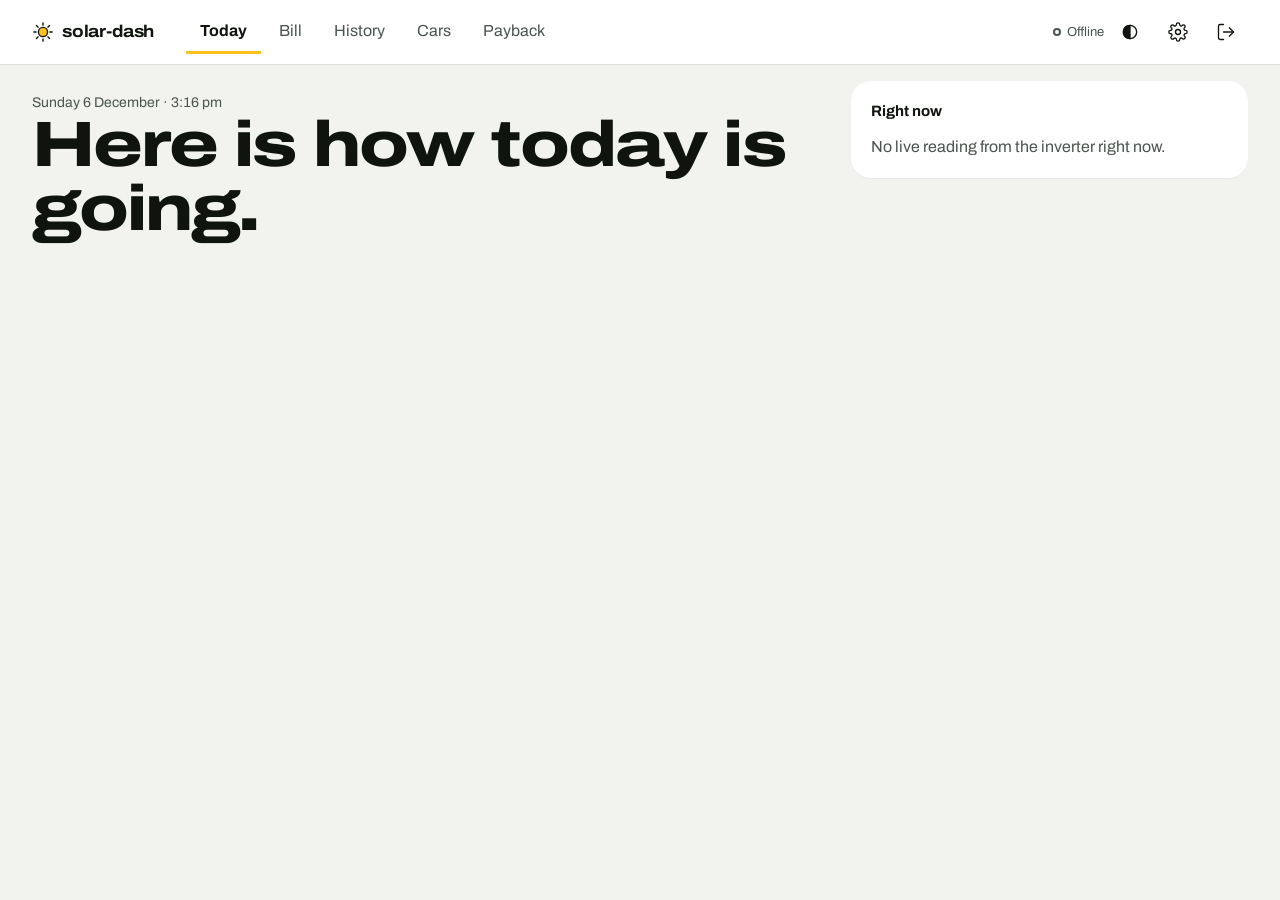
==== commit 67169de4: "Add Admin page to the new dashboard at #admin The header gear now opens Admin in the new design inst" ====
--- a/static/next/index.html
+++ b/static/next/index.html
@@ -14,6 +14,7 @@
   <link rel="stylesheet" href="/static/next/history.css">
   <link rel="stylesheet" href="/static/next/cars.css">
   <link rel="stylesheet" href="/static/next/payback.css">
+  <link rel="stylesheet" href="/static/next/admin.css">
   <!-- core.js (the SD namespace and the router) first, then one script per page. -->
   <script src="/static/next/core.js" defer></script>
   <script src="/static/next/today.js" defer></script>
@@ -21,6 +22,7 @@
   <script src="/static/next/history.js" defer></script>
   <script src="/static/next/cars.js" defer></script>
   <script src="/static/next/payback.js" defer></script>
+  <script src="/static/next/admin.js" defer></script>
 </head>
 <body>
   <a class="sr-only" href="#page-main">Skip to the page</a>
@@ -42,7 +44,7 @@
         <button type="button" class="icon-btn" id="sd-theme" aria-label="Theme: auto. Change">
           <svg width="20" height="20" viewBox="0 0 24 24" fill="none" stroke="currentColor" stroke-width="1.6" aria-hidden="true"><circle cx="12" cy="12" r="8"></circle><path d="M12 4a8 8 0 0 0 0 16z" fill="currentColor"></path></svg>
         </button>
-        <a class="icon-btn" href="/classic#admin" aria-label="Settings and admin">
+        <a class="icon-btn" href="#admin" aria-label="Settings and admin">
           <svg width="20" height="20" viewBox="0 0 24 24" fill="none" stroke="currentColor" stroke-width="1.6" aria-hidden="true"><circle cx="12" cy="12" r="3"></circle><path d="M19.4 15a1.7 1.7 0 0 0 .3 1.8l.1.1a2 2 0 1 1-2.8 2.8l-.1-.1a1.7 1.7 0 0 0-1.8-.3 1.7 1.7 0 0 0-1 1.5V21a2 2 0 1 1-4 0v-.1a1.7 1.7 0 0 0-1.1-1.5 1.7 1.7 0 0 0-1.8.3l-.1.1a2 2 0 1 1-2.8-2.8l.1-.1a1.7 1.7 0 0 0 .3-1.8 1.7 1.7 0 0 0-1.5-1H3a2 2 0 1 1 0-4h.1a1.7 1.7 0 0 0 1.5-1.1 1.7 1.7 0 0 0-.3-1.8l-.1-.1a2 2 0 1 1 2.8-2.8l.1.1a1.7 1.7 0 0 0 1.8.3H9a1.7 1.7 0 0 0 1-1.5V3a2 2 0 1 1 4 0v.1a1.7 1.7 0 0 0 1 1.5 1.7 1.7 0 0 0 1.8-.3l.1-.1a2 2 0 1 1 2.8 2.8l-.1.1a1.7 1.7 0 0 0-.3 1.8V9a1.7 1.7 0 0 0 1.5 1H21a2 2 0 1 1 0 4h-.1a1.7 1.7 0 0 0-1.5 1z"></path></svg>
         </a>
         <form method="post" action="/logout" class="logout-form">
@@ -61,6 +63,7 @@
     <section id="page-history" hidden></section>
     <section id="page-cars" hidden></section>
     <section id="page-payback" hidden></section>
+    <section id="page-admin" hidden></section>
   </main>
 
   <nav class="tabbar" aria-label="Main">
--- a/static/next/next.css
+++ b/static/next/next.css
@@ -488,6 +488,7 @@
 }
 
 .ribbon-seg {
+  box-sizing: border-box;
   display: flex;
   align-items: center;
   padding: 0 6px;
@@ -498,6 +499,10 @@
 
 .ribbon-seg.band-free {
   justify-content: center;
+}
+
+.ribbon .ribbon-seg.is-bare {
+  padding: 0;
 }
 
 .ribbon.is-long .ribbon-seg {
--- a/static/next/today.css
+++ b/static/next/today.css
@@ -1,6 +1,615 @@
-/* Today page. Use the tokens and classes from next.css. Prefix every selector
-   with #page-today (or a class starting "today-") so it cannot touch another page. */
-
-#page-today .today-stub {
+/* Today page. Tokens and shared classes come from next.css; everything here is
+   scoped under #page-today. */
+
+#page-today {
+  --today-on-battery: #ffffff;
+  --today-warn: color-mix(in srgb, var(--missed) 28%, var(--card));
+  --today-track: color-mix(in srgb, var(--ink) 9%, var(--card));
+  --today-nudge: #fff4d1;
+  --today-on-nudge: #10140f;
+}
+
+html[data-theme="night"] #page-today {
+  --today-on-battery: #0d0f24;
+  --today-nudge: #2b2a3f;
+  --today-on-nudge: #eef0fa;
+}
+
+#page-today .today-lede {
+  margin-top: 14px;
+  color: var(--ink);
+  max-width: 56ch;
+}
+
+#page-today .card-sub {
+  font-size: 13px;
+  color: var(--ink-2);
+}
+
+#page-today .today-gap {
   margin-top: 12px;
 }
+
+#page-today .today-figs {
+  display: grid;
+  grid-template-columns: repeat(3, minmax(0, 1fr));
+  gap: 8px;
+  margin-top: 14px;
+}
+
+#page-today .fig.is-battery {
+  color: var(--battery);
+}
+
+/* ---------- credit window ---------- */
+
+#page-today .today-progress {
+  position: relative;
+  height: 40px;
+  margin-top: 14px;
+  border-radius: 10px;
+  background: var(--credit-fill);
+  overflow: hidden;
+}
+
+#page-today .today-progress-fill {
+  position: absolute;
+  inset: 0 auto 0 0;
+  background: var(--credit);
+}
+
+#page-today .today-progress-now {
+  position: absolute;
+  top: -4px;
+  bottom: -4px;
+  width: 3px;
+  margin-left: -1.5px;
+  background: var(--ink);
+}
+
+#page-today .today-axis {
+  display: flex;
+  justify-content: space-between;
+  margin-top: 6px;
+  font-size: 12px;
+  color: var(--ink-2);
+}
+
+/* ---------- grid pull ---------- */
+
+#page-today .today-pull {
+  border: 2px solid var(--ink);
+}
+
+#page-today .today-pull-now {
+  display: flex;
+  align-items: baseline;
+  flex-wrap: wrap;
+  gap: 4px 10px;
+  margin-top: 8px;
+}
+
+#page-today .today-pull-kw {
+  font-size: 48px;
+  line-height: 1;
+  font-weight: 800;
+}
+
+#page-today .today-pull-amps {
+  font-size: 18px;
+  font-weight: 700;
+  color: var(--ink-2);
+}
+
+#page-today .today-meter {
+  position: relative;
+  height: 28px;
+  margin-top: 14px;
+  border-radius: 6px;
+  background: var(--today-track);
+}
+
+#page-today .today-meter.is-compact {
+  height: 18px;
+  margin-top: 8px;
+}
+
+#page-today .today-meter-warn {
+  position: absolute;
+  top: 0;
+  bottom: 0;
+  background: repeating-linear-gradient(135deg, var(--today-warn) 0 3px, transparent 3px 6px);
+}
+
+#page-today .today-meter-fill {
+  position: absolute;
+  top: 0;
+  bottom: 0;
+  left: 0;
+  background: var(--sun);
+  border: 1.5px solid var(--sun-line);
+  border-radius: 6px 0 0 6px;
+}
+
+#page-today .today-meter-limit {
+  position: absolute;
+  top: -6px;
+  bottom: -6px;
+  border-left: 3px solid var(--missed);
+}
+
+#page-today .today-meter-ticks {
+  position: relative;
+  height: 18px;
+  margin-top: 6px;
+  font-size: 12px;
+  color: var(--ink-2);
+}
+
+#page-today .today-meter-ticks span {
+  position: absolute;
+  transform: translateX(-50%);
+}
+
+#page-today .today-meter-ticks span:first-child {
+  transform: none;
+}
+
+#page-today .today-meter-ticks .is-limit {
+  color: var(--missed);
+  font-weight: 700;
+}
+
+#page-today .today-pull-recent {
+  margin-top: 14px;
+}
+
+#page-today .today-spark {
+  display: block;
+  width: 100%;
+  height: 70px;
+  margin-top: 4px;
+}
+
+#page-today .today-spark-warn {
+  fill: var(--today-warn);
+  fill-opacity: 0.5;
+}
+
+#page-today .today-spark-limit {
+  stroke: var(--missed);
+  stroke-width: 2;
+  vector-effect: non-scaling-stroke;
+}
+
+#page-today .today-spark-base {
+  stroke: var(--line);
+  stroke-width: 1;
+  vector-effect: non-scaling-stroke;
+}
+
+#page-today .today-spark-line {
+  fill: none;
+  stroke: var(--ink);
+  stroke-width: 2;
+  vector-effect: non-scaling-stroke;
+}
+
+#page-today .today-pull-peak {
+  margin-top: 8px;
+  font-size: 13px;
+  font-weight: 700;
+}
+
+/* The smaller grid pull block inside the Right now card. */
+#page-today .today-pull-inline {
+  margin-top: 16px;
+  padding-top: 14px;
+  border-top: 1px solid var(--line);
+}
+
+#page-today .today-sub-title {
+  font-size: 13px;
+  font-weight: 700;
+}
+
+#page-today .today-pull-line {
+  margin-top: 8px;
+  font-size: 13px;
+  line-height: 1.4;
+  color: var(--ink-2);
+}
+
+#page-today .today-pull-line b {
+  color: var(--ink);
+}
+
+/* ---------- right now ---------- */
+
+#page-today .today-balances {
+  display: flex;
+  flex-direction: column;
+  gap: 12px;
+  margin-top: 12px;
+}
+
+#page-today .today-balance {
+  display: flex;
+  flex-direction: column;
+  gap: 6px;
+}
+
+#page-today .today-bar {
+  display: flex;
+  gap: 2px;
+  height: 32px;
+  border-radius: 8px;
+  overflow: hidden;
+  font-size: 13px;
+  font-weight: 700;
+}
+
+#page-today .today-bar.is-empty {
+  align-items: center;
+  padding: 0 10px;
+  background: var(--today-track);
+  color: var(--ink-2);
+  font-weight: 500;
+}
+
+#page-today .today-seg {
+  display: flex;
+  align-items: center;
+  min-width: 0;
+  padding: 0 8px;
+  overflow: hidden;
+  white-space: nowrap;
+}
+
+#page-today .today-seg.is-solar {
+  background: var(--sun);
+  color: var(--on-sun);
+}
+
+#page-today .today-seg.is-battery {
+  background: var(--battery);
+  color: var(--today-on-battery);
+}
+
+#page-today .today-seg.is-home {
+  background: var(--ink);
+  color: var(--paper);
+}
+
+#page-today .today-seg.is-car {
+  background: var(--card);
+  color: var(--ink);
+  box-shadow: inset 0 0 0 1.5px var(--ink);
+}
+
+/* Grid is hatched, as on the day ribbon: buying in sun stripes, selling in neutral ones. */
+#page-today .today-seg.is-grid-in {
+  background: repeating-linear-gradient(135deg, color-mix(in srgb, var(--sun) 55%, var(--card)) 0 6px, var(--sun) 6px 12px);
+  color: var(--on-sun);
+}
+
+#page-today .today-seg.is-grid-out {
+  background: repeating-linear-gradient(135deg, var(--today-track) 0 6px, var(--card) 6px 12px);
+  color: var(--ink);
+  box-shadow: inset 0 0 0 1.5px var(--ink);
+}
+
+#page-today .today-car {
+  margin-top: 10px;
+  font-size: 13px;
+  color: var(--ink-2);
+}
+
+#page-today .today-car b {
+  color: var(--ink);
+}
+
+#page-today .today-nudge {
+  display: flex;
+  gap: 10px;
+  margin-top: 14px;
+  padding: 12px;
+  border-radius: 12px;
+  background: var(--today-nudge);
+  color: var(--today-on-nudge);
+  font-size: 14px;
+  line-height: 1.4;
+}
+
+#page-today .today-nudge svg {
+  flex: none;
+  margin-top: 1px;
+}
+
+/* ---------- your day so far ---------- */
+
+/* Phone says "Open day"; a wide screen says "Open history". */
+#page-today .today-link-wide {
+  display: none;
+}
+
+#page-today .today-chart-box {
+  position: relative;
+  margin-top: 4px;
+}
+
+#page-today .today-chart {
+  display: block;
+  width: 100%;
+  height: 120px;
+}
+
+/* Hover (or tap) an hour to see what was bought and sold in it. */
+#page-today .today-chart-wrap {
+  position: relative;
+}
+
+#page-today .today-chart-box {
+  touch-action: pan-y;
+  cursor: crosshair;
+}
+
+#page-today .today-chart-hover {
+  fill: var(--ink);
+  fill-opacity: 0.08;
+}
+
+#page-today .today-chart-tip {
+  position: absolute;
+  top: 4px;
+  z-index: 2;
+  width: max-content;
+  max-width: min(300px, 100%);
+  box-sizing: border-box;
+  display: grid;
+  gap: 2px;
+  padding: 8px 10px;
+  border-radius: 10px;
+  background: var(--ink);
+  color: var(--card);
+  font-size: 13px;
+  pointer-events: none;
+  box-shadow: 0 4px 12px rgb(0 0 0 / 0.2);
+}
+
+#page-today .today-chart-tip[hidden] {
+  display: none;
+}
+
+#page-today .today-chart-axis {
+  stroke: var(--ink);
+  stroke-width: 1;
+  vector-effect: non-scaling-stroke;
+}
+
+#page-today .today-sold {
+  fill: var(--ink);
+  fill-opacity: 0.1;
+  stroke: var(--ink);
+  stroke-width: 1.2;
+  vector-effect: non-scaling-stroke;
+}
+
+#page-today .today-bought {
+  vector-effect: non-scaling-stroke;
+}
+
+#page-today .today-bought.is-free {
+  fill: var(--sun);
+  stroke: var(--sun-line);
+  stroke-width: 1;
+}
+
+#page-today .today-bought.is-shoulder {
+  fill: var(--bar);
+}
+
+#page-today .today-bought.is-peak {
+  fill: var(--peak);
+  stroke: var(--ink-2);
+  stroke-width: 1;
+}
+
+/* The hours still to come are dimmed, with a line at now. */
+#page-today .today-future {
+  fill: var(--card);
+  fill-opacity: 0.75;
+}
+
+#page-today .today-chart-now {
+  stroke: var(--ink);
+  stroke-width: 2;
+  vector-effect: non-scaling-stroke;
+}
+
+#page-today .today-chart-tag {
+  position: absolute;
+  font-size: 12px;
+  color: var(--ink-2);
+}
+
+#page-today .today-chart-tag.is-top {
+  left: 0;
+  top: 0;
+}
+
+#page-today .today-chart-tag.is-bottom {
+  left: 0;
+  bottom: 0;
+}
+
+#page-today .today-chart-tag.is-now {
+  top: 0;
+  padding-left: 4px;
+  font-weight: 700;
+  color: var(--ink);
+}
+
+#page-today .today-ribbon {
+  margin-top: 8px;
+}
+
+#page-today .today-day-sum {
+  display: grid;
+  grid-template-columns: repeat(2, minmax(0, 1fr));
+  gap: 12px;
+  margin-top: 16px;
+  padding-top: 14px;
+  border-top: 1px solid var(--line);
+}
+
+#page-today .today-day-sum:empty {
+  display: none;
+}
+
+#page-today .today-sum-fig {
+  font-size: 18px;
+}
+
+#page-today .today-sum-note {
+  font-size: 13px;
+  color: var(--ink-2);
+}
+
+/* ---------- coming up ---------- */
+
+#page-today .today-up {
+  list-style: none;
+  margin: 6px 0 0;
+  padding: 0;
+}
+
+#page-today .today-up li {
+  display: grid;
+  grid-template-columns: 88px minmax(0, 1fr);
+  gap: 10px;
+  padding: 10px 0;
+  border-bottom: 1px solid var(--line);
+  font-size: 14px;
+  line-height: 1.4;
+}
+
+#page-today .today-up li:last-child {
+  border-bottom: 0;
+  padding-bottom: 0;
+}
+
+#page-today .today-up-when {
+  font-weight: 700;
+}
+
+/* ---------- evening credit ---------- */
+
+#page-today .today-streak {
+  margin: 8px 0 12px;
+  font-size: 28px;
+  font-weight: 800;
+  font-stretch: 118%;
+  letter-spacing: -0.02em;
+}
+
+#page-today .today-nights {
+  display: grid;
+  grid-template-columns: repeat(14, minmax(0, 1fr));
+  gap: 4px;
+}
+
+#page-today .today-night {
+  display: block;
+  height: 22px;
+  border-radius: 5px;
+  box-sizing: border-box;
+}
+
+#page-today .today-night.is-earned {
+  background: var(--credit);
+}
+
+#page-today .today-night.is-missed {
+  border: 1.5px dashed var(--missed);
+}
+
+#page-today .today-night.is-tonight {
+  border: 1.5px solid var(--credit);
+  background: repeating-linear-gradient(135deg, var(--credit-fill) 0 4px, var(--card) 4px 8px);
+}
+
+#page-today .today-night.is-unknown {
+  border: 1px solid var(--line);
+}
+
+#page-today .today-legend {
+  display: flex;
+  flex-wrap: wrap;
+  gap: 4px 16px;
+  list-style: none;
+  margin: 10px 0 0;
+  padding: 0;
+  font-size: 12px;
+  color: var(--ink-2);
+}
+
+#page-today .today-legend li {
+  display: flex;
+  align-items: center;
+  gap: 6px;
+}
+
+#page-today .today-legend .today-night {
+  width: 14px;
+  height: 14px;
+  border-radius: 4px;
+}
+
+#page-today .today-miss {
+  margin-top: 10px;
+  font-size: 13px;
+  line-height: 1.4;
+  color: var(--ink-2);
+}
+
+/* ---------- totals ---------- */
+
+#page-today .today-totals {
+  display: grid;
+  grid-template-columns: repeat(2, minmax(0, 1fr));
+  gap: 8px;
+}
+
+#page-today .today-totals[hidden] {
+  display: none;
+}
+
+#page-today .today-tile {
+  background: var(--card);
+  border-radius: 16px;
+  padding: 12px 14px;
+  box-shadow: var(--shadow);
+}
+
+@media (min-width: 760px) {
+  #page-today .today-link-phone {
+    display: none;
+  }
+
+  #page-today .today-link-wide {
+    display: inline-flex;
+  }
+
+  #page-today .today-lede {
+    font-size: 18px;
+  }
+
+  #page-today .today-up li {
+    grid-template-columns: 110px minmax(0, 1fr);
+  }
+
+  #page-today .today-night {
+    height: 26px;
+  }
+}
--- a/static/next/history.css
+++ b/static/next/history.css
@@ -113,6 +113,48 @@
   line-height: 0; /* no gap under the svg */
 }
 
+/* The Smooth / Raw switch beside the day chart's title. */
+#page-history .history-smooth button {
+  min-height: 36px;
+  padding: 0 12px;
+  font-size: 13px;
+}
+
+/* Hover details over the charts. */
+#page-history .history-tip {
+  position: absolute;
+  top: 4px;
+  z-index: 2;
+  width: max-content;
+  max-width: min(300px, 100%);
+  box-sizing: border-box;
+  display: grid;
+  gap: 2px;
+  padding: 8px 10px;
+  border-radius: 10px;
+  background: var(--ink);
+  color: var(--card);
+  font-size: 13px;
+  line-height: 1.35;
+  pointer-events: none;
+  box-shadow: 0 4px 12px rgb(0 0 0 / 0.2);
+}
+
+#page-history .history-tip[hidden] {
+  display: none;
+}
+
+#page-history .history-hover {
+  stroke: var(--ink);
+  stroke-width: 1;
+  stroke-dasharray: 3 3;
+  pointer-events: none;
+}
+
+#page-history .history-chart {
+  touch-action: pan-y;
+}
+
 #page-history .history-chart svg {
   display: block;
   max-width: 100%;
--- a/static/next/admin.css
+++ b/static/next/admin.css
@@ -0,0 +1,385 @@
+/* Admin page (the gear in the header). Everything is under #page-admin. */
+
+#page-admin .adm-top {
+  display: flex;
+  align-items: center;
+  gap: 12px;
+  padding-top: 4px;
+}
+
+#page-admin .adm-back {
+  min-height: 44px;
+  display: inline-flex;
+  align-items: center;
+  padding-right: 8px;
+  font-size: 15px;
+  font-weight: 600;
+  text-decoration: none;
+}
+
+#page-admin .adm-back:hover {
+  color: var(--ink-2);
+}
+
+#page-admin .adm-title {
+  margin: 0;
+  font-size: 20px;
+  font-weight: 700;
+}
+
+/* One column on a phone; from 760 px two, with Settings and Plans across both. */
+#page-admin .adm-grid {
+  display: grid;
+  grid-template-columns: minmax(0, 1fr);
+  gap: 12px;
+  align-items: start;
+  margin-top: 8px;
+}
+
+#page-admin .adm-card {
+  min-width: 0;
+  margin: 0;
+}
+
+#page-admin .adm-body {
+  margin-top: 8px;
+}
+
+#page-admin .adm-body > * + * {
+  margin-top: 12px;
+}
+
+@media (min-width: 760px) {
+  #page-admin .adm-grid {
+    grid-template-columns: repeat(2, minmax(0, 1fr));
+  }
+
+  #page-admin .adm-card.is-wide {
+    grid-column: 1 / -1;
+  }
+}
+
+#page-admin .adm-sub {
+  margin: 0;
+  font-size: 14px;
+  font-weight: 700;
+}
+
+#page-admin .adm-blurb {
+  font-size: 14px;
+}
+
+#page-admin .adm-foot {
+  margin-top: 20px;
+  font-size: 14px;
+}
+
+#page-admin .adm-foot a {
+  min-height: 44px;
+  display: inline-flex;
+  align-items: center;
+  color: var(--ink-2);
+}
+
+/* ---------- forms ---------- */
+
+#page-admin .adm-form > * + * {
+  margin-top: 12px;
+}
+
+#page-admin .adm-fields {
+  display: grid;
+  grid-template-columns: repeat(auto-fit, minmax(min(100%, 220px), 1fr));
+  gap: 12px 16px;
+}
+
+#page-admin .adm-field {
+  display: flex;
+  flex-direction: column;
+  gap: 4px;
+  min-width: 0;
+}
+
+#page-admin .adm-field label {
+  font-size: 14px;
+  font-weight: 600;
+}
+
+#page-admin .adm-hint {
+  font-size: 13px;
+  color: var(--ink-2);
+}
+
+#page-admin input[type="text"],
+#page-admin input[type="number"],
+#page-admin input[type="date"],
+#page-admin input[type="time"],
+#page-admin input[type="file"],
+#page-admin textarea {
+  width: 100%;
+  min-height: 44px;
+  padding: 8px 12px;
+  border: 1px solid var(--bar);
+  border-radius: 10px;
+  background: var(--paper);
+  color: var(--ink);
+  font: inherit;
+  font-size: 16px;
+}
+
+#page-admin textarea {
+  resize: vertical;
+}
+
+#page-admin input[type="file"] {
+  padding: 8px;
+}
+
+#page-admin input[readonly] {
+  color: var(--ink-2);
+}
+
+#page-admin .adm-check {
+  display: flex;
+  align-items: center;
+  gap: 4px;
+}
+
+#page-admin .adm-check input {
+  width: 24px;
+  height: 24px;
+  margin: 10px;
+  flex: none;
+  accent-color: var(--ink);
+}
+
+#page-admin .adm-check label {
+  font-size: 15px;
+  font-weight: 600;
+}
+
+/* ---------- buttons ---------- */
+
+#page-admin .adm-btn {
+  min-height: 44px;
+  padding: 0 16px;
+  display: inline-flex;
+  align-items: center;
+  justify-content: center;
+  border: 1px solid var(--bar);
+  border-radius: 12px;
+  background: transparent;
+  color: var(--ink);
+  font-size: 15px;
+  font-weight: 600;
+  text-decoration: none;
+  cursor: pointer;
+}
+
+#page-admin .adm-btn:hover:not(:disabled) {
+  background: var(--line);
+}
+
+#page-admin .adm-btn.primary {
+  background: var(--ink);
+  border-color: var(--ink);
+  color: var(--card);
+}
+
+#page-admin .adm-btn.primary:hover:not(:disabled) {
+  background: var(--ink-2);
+  border-color: var(--ink-2);
+}
+
+#page-admin .adm-btn.small {
+  padding: 0 12px;
+  font-size: 14px;
+}
+
+#page-admin .adm-btn.danger {
+  color: var(--missed);
+  border-color: var(--missed);
+}
+
+#page-admin .adm-btn.danger.solid {
+  background: var(--missed);
+  color: var(--card);
+}
+
+#page-admin .adm-btn:disabled {
+  opacity: 0.5;
+  cursor: not-allowed;
+}
+
+#page-admin .adm-actions {
+  display: flex;
+  flex-wrap: wrap;
+  gap: 8px;
+}
+
+/* ---------- messages ---------- */
+
+#page-admin .adm-msg {
+  font-size: 14px;
+  font-weight: 600;
+}
+
+#page-admin .adm-msg.is-error {
+  color: var(--missed);
+}
+
+#page-admin .adm-msg.is-ok {
+  color: var(--battery);
+}
+
+/* ---------- lists ---------- */
+
+#page-admin .adm-list {
+  list-style: none;
+  margin: 0;
+  padding: 0;
+}
+
+#page-admin .adm-row {
+  display: flex;
+  flex-wrap: wrap;
+  align-items: center;
+  justify-content: space-between;
+  gap: 8px 12px;
+  padding: 10px 0;
+  border-top: 1px solid var(--line);
+}
+
+#page-admin .adm-row:first-child {
+  border-top: 0;
+}
+
+#page-admin .adm-row-text {
+  display: flex;
+  flex-direction: column;
+  min-width: 0;
+  flex: 1 1 200px;
+  font-size: 14px;
+  overflow-wrap: anywhere;
+}
+
+#page-admin .adm-row-text strong {
+  font-size: 15px;
+}
+
+#page-admin .adm-row-actions,
+#page-admin .adm-del,
+#page-admin .adm-confirm {
+  display: flex;
+  flex-wrap: wrap;
+  align-items: center;
+  gap: 8px;
+}
+
+#page-admin .adm-ask {
+  font-size: 14px;
+  font-weight: 600;
+}
+
+#page-admin .adm-confirm {
+  padding: 8px 0;
+  font-size: 14px;
+  font-weight: 600;
+}
+
+#page-admin .adm-empty {
+  font-size: 14px;
+  color: var(--ink-2);
+}
+
+/* ---------- plan editor ---------- */
+
+#page-admin .adm-editor:not(:empty) {
+  padding-top: 12px;
+  border-top: 1px solid var(--line);
+}
+
+#page-admin .adm-editor > * + * {
+  margin-top: 12px;
+}
+
+#page-admin .adm-group > * + * {
+  margin-top: 8px;
+}
+
+#page-admin .adm-wrow {
+  display: grid;
+  grid-template-columns: repeat(2, minmax(0, 1fr));
+  gap: 8px 12px;
+  align-items: end;
+  padding: 8px 0;
+  border-top: 1px solid var(--line);
+}
+
+#page-admin .adm-wrow .adm-btn {
+  justify-self: start;
+}
+
+@media (min-width: 760px) {
+  #page-admin .adm-wrow {
+    grid-template-columns: repeat(3, minmax(0, 1fr)) auto;
+  }
+}
+
+#page-admin .adm-preview {
+  padding: 12px;
+  border-radius: 12px;
+  background: var(--paper);
+}
+
+#page-admin .adm-preview > * + * {
+  margin-top: 8px;
+}
+
+#page-admin .adm-days summary {
+  min-height: 44px;
+  display: flex;
+  align-items: center;
+  font-size: 14px;
+  font-weight: 600;
+  cursor: pointer;
+}
+
+#page-admin .adm-table {
+  max-height: 320px;
+  overflow: auto;
+}
+
+#page-admin .adm-table table {
+  width: 100%;
+  border-collapse: collapse;
+  font-size: 14px;
+}
+
+#page-admin .adm-table th,
+#page-admin .adm-table td {
+  padding: 6px 8px;
+  text-align: right;
+  border-top: 1px solid var(--line);
+  white-space: nowrap;
+}
+
+#page-admin .adm-table th:first-child,
+#page-admin .adm-table td:first-child {
+  text-align: left;
+}
+
+/* Long lists scroll inside their own card. */
+#page-admin .adm-list {
+  max-height: 360px;
+  overflow-y: auto;
+}
+
+#page-admin .adm-hint,
+#page-admin .adm-blurb {
+  overflow-wrap: anywhere;
+}
+
+#page-admin .adm-body > .adm-sub {
+  margin-top: 20px;
+}
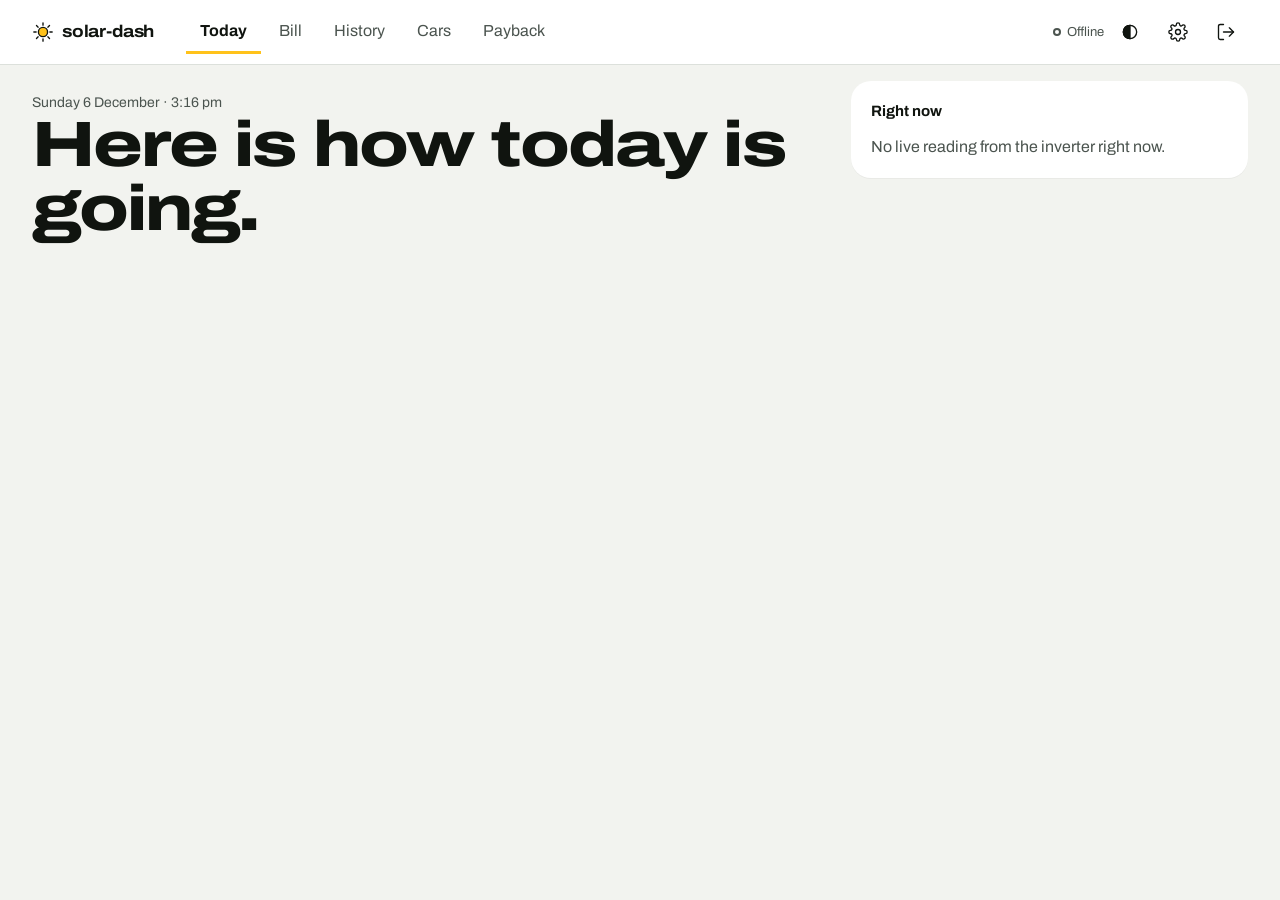
==== commit 56dc20d3: "Add a History tab to the phone tab bar Five tabs now: Today, History, Bill, Cars, Payback. The route" ====
--- a/static/next/index.html
+++ b/static/next/index.html
@@ -68,6 +68,7 @@
 
   <nav class="tabbar" aria-label="Main">
     <a href="#today" data-nav="today"><svg class="icon-sun" width="22" height="22" viewBox="0 0 24 24" fill="none" stroke="currentColor" stroke-width="1.6" aria-hidden="true"><circle cx="12" cy="12" r="4.5"></circle><path d="M12 2.5v2M12 19.5v2M2.5 12h2M19.5 12h2M5.3 5.3l1.4 1.4M17.3 17.3l1.4 1.4M5.3 18.7l1.4-1.4M17.3 6.7l1.4-1.4"></path></svg>Today</a>
+    <a href="#history" data-nav="history"><svg width="22" height="22" viewBox="0 0 24 24" fill="none" stroke="currentColor" stroke-width="1.6" aria-hidden="true"><path d="M4 20V11M10 20V5M16 20v-7M22 20H2"></path></svg>History</a>
     <a href="#bill" data-nav="bill"><svg width="22" height="22" viewBox="0 0 24 24" fill="none" stroke="currentColor" stroke-width="1.6" aria-hidden="true"><path d="M6 3h12v18l-3-2-3 2-3-2-3 2z"></path><path d="M9 8h6M9 12h6"></path></svg>Bill</a>
     <a href="#cars" data-nav="cars"><svg width="22" height="22" viewBox="0 0 24 24" fill="none" stroke="currentColor" stroke-width="1.6" aria-hidden="true"><path d="M4 16v-4l2-5h12l2 5v4z"></path><circle cx="7.5" cy="16.5" r="1.5"></circle><circle cx="16.5" cy="16.5" r="1.5"></circle><path d="M4 12h16"></path></svg>Cars</a>
     <a href="#payback" data-nav="payback"><svg width="22" height="22" viewBox="0 0 24 24" fill="none" stroke="currentColor" stroke-width="1.6" aria-hidden="true"><path d="M3 20h18"></path><path d="M5 16l4-5 4 3 6-8"></path><path d="M15 6h4v4"></path></svg>Payback</a>
--- a/static/next/next.css
+++ b/static/next/next.css
@@ -289,7 +289,9 @@
   background: var(--card);
   border-top: 1px solid var(--line);
   display: grid;
-  grid-template-columns: repeat(4, minmax(0, 1fr));
+  /* Equal columns however many tabs are showing (hidden ones take no space). */
+  grid-auto-flow: column;
+  grid-auto-columns: minmax(0, 1fr);
   padding: 6px 8px calc(8px + env(safe-area-inset-bottom));
 }
 
@@ -305,6 +307,11 @@
   font-size: 12px;
   font-weight: 500;
   border-radius: 12px;
+}
+
+.tabbar a[hidden],
+.topnav a[hidden] {
+  display: none;
 }
 
 .tabbar a[aria-current="page"] {
@@ -374,9 +381,29 @@
   align-items: center;
 }
 
+/* The empty-state card (SD.emptyState): a heading, one sentence, a link. */
+.sd-empty p {
+  margin: 6px 0 0;
+}
+
 /* A card that outlines itself, such as the credit window card. */
 .card-accent {
   border: 1px solid var(--credit);
+}
+
+/* Where a car's numbers come from ("TeslaMate" or "Manual"). */
+.src-badge {
+  display: inline-block;
+  margin-right: 8px;
+  padding: 1px 8px;
+  border: 1px solid var(--bar);
+  border-radius: 999px;
+  font-size: 11px;
+  font-weight: 600;
+  line-height: 1.5;
+  color: var(--ink-2);
+  vertical-align: 1px;
+  white-space: nowrap;
 }
 
 /* ---------- layout ---------- */
--- a/static/next/today.css
+++ b/static/next/today.css
@@ -476,6 +476,194 @@
   color: var(--ink-2);
 }
 
+/* ---------- price now ---------- */
+
+#page-today .today-price-figs {
+  grid-template-columns: repeat(2, minmax(0, 1fr));
+}
+
+#page-today .today-price-band {
+  margin-top: 4px;
+  font-size: 13px;
+  font-weight: 700;
+}
+
+#page-today .today-price-sub {
+  margin-top: 2px;
+  font-size: 13px;
+  color: var(--ink-2);
+}
+
+/* Price tones: Amber's descriptors (or our bands) as colours. Always shown with a word or a number. */
+#page-today .tone-cheap { background: var(--battery); }
+#page-today .tone-free { background: var(--sun); }
+#page-today .tone-neutral { background: var(--bar); }
+#page-today .tone-high { background: var(--peak); }
+#page-today .tone-spike { background: var(--missed); }
+#page-today .swatch[class*='tone-'] {
+  box-shadow: inset 0 0 0 1px color-mix(in srgb, var(--ink) 35%, transparent);
+}
+
+/* The timeline: 30-minute blocks, scrolling sideways on a phone. */
+#page-today .ptl-head {
+  margin-top: 16px;
+  display: flex;
+  flex-wrap: wrap;
+  align-items: center;
+  justify-content: space-between;
+  gap: 8px;
+}
+
+#page-today .ptl-title {
+  font-size: 14px;
+  font-weight: 600;
+}
+
+#page-today .ptl-toggle {
+  display: flex;
+  padding: 3px;
+  border: 1px solid var(--line);
+  border-radius: 999px;
+}
+
+#page-today .ptl-toggle-btn {
+  min-height: 44px;
+  padding: 4px 14px;
+  border: 0;
+  border-radius: 999px;
+  background: transparent;
+  color: var(--ink-2);
+  font: inherit;
+  font-size: 14px;
+  cursor: pointer;
+}
+
+#page-today .ptl-toggle-btn[aria-pressed='true'] {
+  background: var(--ink);
+  color: var(--card);
+  font-weight: 700;
+}
+
+#page-today .ptl-wrap {
+  margin: 8px -4px 0;
+  padding: 4px 4px 8px;
+  overflow-x: auto;
+  scrollbar-width: thin;
+}
+
+#page-today .ptl {
+  display: flex;
+  gap: 6px;
+  width: max-content;
+}
+
+#page-today .ptl-block {
+  box-sizing: border-box;
+  min-width: 72px;
+  min-height: 44px;
+  padding: 10px 4px;
+  display: flex;
+  flex-direction: column;
+  align-items: center;
+  gap: 5px;
+  border: 2px solid var(--line);
+  border-radius: 12px;
+  background: transparent;
+  color: var(--ink);
+  font: inherit;
+  font-size: 13px;
+  font-variant-numeric: tabular-nums;
+  cursor: pointer;
+}
+
+#page-today .ptl-block.is-actual { opacity: 0.75; }
+#page-today .ptl-block.is-now { border-color: var(--ink); background: color-mix(in srgb, var(--ink) 10%, transparent); }
+#page-today .ptl-block.is-picked { box-shadow: 0 0 0 2px var(--ink); }
+#page-today .ptl-block:focus-visible,
+#page-today .ptl-toggle-btn:focus-visible { outline: 3px solid var(--focus); outline-offset: 2px; }
+
+#page-today .ptl-time { font-size: 12px; font-weight: 600; white-space: nowrap; }
+#page-today .ptl-cents { font-size: 15px; font-weight: 700; }
+#page-today .ptl-ren { font-size: 11px; color: var(--ink-2); }
+#page-today .ptl-kind { font-size: 10px; letter-spacing: 0.04em; text-transform: uppercase; color: var(--ink-2); }
+
+#page-today .ptl-dot {
+  display: inline-block;
+  flex: none;
+  width: 22px;
+  height: 22px;
+  border-radius: 50%;
+  box-shadow: inset 0 0 0 1px color-mix(in srgb, var(--ink) 35%, transparent);
+}
+
+/* The spike dot is square, so it does not rely on colour alone. */
+#page-today .ptl-dot.is-spike { border-radius: 5px; }
+#page-today .ptl-dot-sm { width: 10px; height: 10px; }
+#page-today .ptl-dot-sm.is-spike { border-radius: 2px; }
+#page-today .ptl-dot-empty { background: var(--line); box-shadow: none; }
+
+#page-today .ptl-detail {
+  margin-top: 8px;
+  padding: 14px;
+  display: flex;
+  flex-direction: column;
+  gap: 10px;
+  border: 1px solid var(--line);
+  border-radius: 14px;
+}
+
+#page-today .ptl-detail p { margin: 0; }
+
+#page-today .ptl-detail-head {
+  display: flex;
+  align-items: baseline;
+  justify-content: space-between;
+  gap: 8px;
+}
+
+#page-today .ptl-detail-title { font-size: 15px; font-weight: 700; }
+#page-today .ptl-detail-line { font-size: 14px; }
+#page-today .ptl-detail-note { font-size: 12px; color: var(--ink-2); }
+
+#page-today .ptl-fives {
+  display: grid;
+  grid-template-columns: repeat(6, minmax(0, 1fr));
+  gap: 4px;
+  margin: 0;
+  padding: 0;
+  list-style: none;
+}
+
+#page-today .ptl-five {
+  display: flex;
+  flex-direction: column;
+  align-items: center;
+  gap: 4px;
+  padding: 8px 2px;
+  border-radius: 10px;
+  font-variant-numeric: tabular-nums;
+}
+
+#page-today .ptl-five.is-now { background: color-mix(in srgb, var(--ink) 10%, transparent); }
+#page-today .ptl-five.is-pending { opacity: 0.7; }
+#page-today .ptl-five-time { font-size: 11px; color: var(--ink-2); }
+#page-today .ptl-five-cents { font-size: 13px; font-weight: 700; }
+
+#page-today .ptl-legend {
+  margin-top: 12px;
+  display: flex;
+  flex-wrap: wrap;
+  gap: 6px 12px;
+  font-size: 12px;
+  color: var(--ink-2);
+}
+
+#page-today .ptl-key {
+  display: inline-flex;
+  align-items: center;
+  gap: 4px;
+}
+
 /* ---------- coming up ---------- */
 
 #page-today .today-up {
--- a/static/next/bill.css
+++ b/static/next/bill.css
@@ -1,22 +1,42 @@
 /* Bill page. Tokens and shared classes come from next.css; every selector is
-   under #page-bill. Phone first, then two columns from 760 px. */
+   under #page-bill. Phone first (collapsible panels), then a grid from 760 px. */
 
 #page-bill .bill-head {
   display: flex;
-  align-items: center;
+  align-items: flex-end;
   justify-content: space-between;
-  gap: 12px;
+  gap: 16px;
 }
 
 #page-bill .bill-title {
-  font-size: 17px;
-  font-weight: 700;
-  font-stretch: 112%;
+  font-size: 30px;
+  line-height: 1;
+  font-weight: 800;
+  font-stretch: 122%;
 }
 
 #page-bill .bill-period {
   font-size: 14px;
+  color: var(--ink-2);
+  text-align: right;
+}
+
+#page-bill .bill-period b {
+  color: var(--ink);
   font-weight: 600;
+}
+
+#page-bill .bill-guess {
+  margin-top: 4px;
+  font-size: 13px;
+  color: var(--ink-2);
+}
+
+#page-bill .bill-link {
+  font-weight: 600;
+  color: var(--ink);
+  text-decoration: underline;
+  text-underline-offset: 3px;
 }
 
 #page-bill .bill-loading {
@@ -38,120 +58,188 @@
   cursor: pointer;
 }
 
+#page-bill .bill-note {
+  margin-top: 12px;
+  font-size: 13px;
+  line-height: 1.4;
+  color: var(--ink-2);
+}
+
 /* ---------- layout ---------- */
 
-#page-bill > * + * {
+#page-bill .bill-grid {
+  display: flex;
+  flex-direction: column;
+  gap: 12px;
   margin-top: 12px;
 }
 
-#page-bill .bill-col > * + * {
-  margin-top: 12px;
-}
-
-#page-bill .bill-wrap {
-  flex-wrap: wrap;
+/* On a phone the two desktop columns disappear and the panels keep this order. */
+#page-bill .bill-column { display: contents; }
+#page-bill .a-hero { order: 1; }
+#page-bill .a-flow { order: 2; }
+#page-bill .a-lines { order: 3; }
+#page-bill .a-days { order: 4; }
+#page-bill .a-compare { order: 5; }
+#page-bill .a-history { order: 6; }
+#page-bill .a-side { order: 7; }
+#page-bill .a-how { order: 8; }
+
+#page-bill .bill-grid > .card,
+#page-bill .bill-column > .card,
+#page-bill .bill-heroset > .card,
+#page-bill .bill-side > .card,
+#page-bill .bill-tiles > .card {
+  margin-top: 0;
+}
+
+#page-bill .bill-heroset,
+#page-bill .bill-side {
+  display: flex;
+  flex-direction: column;
+  gap: 12px;
 }
 
 /* ---------- hero ---------- */
 
 #page-bill .bill-hero {
-  padding: 8px 4px 0;
+  padding: 22px 20px;
 }
 
 #page-bill .bill-amount {
-  margin-top: 8px;
-  font-size: 56px;
-  line-height: 0.95;
+  margin-top: 6px;
+  font-size: 60px;
+  line-height: 1;
   font-weight: 800;
   font-stretch: 125%;
-  letter-spacing: -0.035em;
-}
-
-#page-bill .bill-heading {
-  margin-top: 6px;
-  font-size: 22px;
-  font-weight: 700;
-  font-stretch: 112%;
-}
-
-#page-bill .bill-note {
+  letter-spacing: -0.03em;
+}
+
+#page-bill .bill-verdict {
+  margin-top: 8px;
+  font-size: 20px;
+  line-height: 1.3;
+  font-weight: 600;
+  font-stretch: 108%;
+}
+
+#page-bill .bill-hero .bill-note {
+  margin-top: 8px;
+}
+
+#page-bill .bill-proj {
+  margin-top: 22px;
+}
+
+#page-bill .bill-track {
+  position: relative;
+  height: 18px;
+  border: 1px solid var(--line);
+  border-radius: 9px;
+  background: var(--paper);
+}
+
+#page-bill .bill-t-done {
+  position: absolute;
+  left: 0;
+  top: -1px;
+  bottom: -1px;
+  min-width: 4px;
+  border-radius: 9px 0 0 9px;
+  background: var(--ink);
+}
+
+#page-bill .bill-t-range {
+  position: absolute;
+  top: -1px;
+  bottom: -1px;
+  min-width: 3px;
+  border-radius: 3px;
+  background: repeating-linear-gradient(135deg, var(--hatch-ink) 0 1.5px, transparent 1.5px 5px);
+  opacity: 0.55;
+}
+
+#page-bill .bill-t-mark {
+  position: absolute;
+  top: -6px;
+  bottom: -6px;
+  width: 2px;
+  margin-left: -1px;
+  background: var(--ink);
+}
+
+#page-bill .bill-t-caps {
+  position: relative;
+  margin-top: 10px;
+  font-size: 12px;
+  line-height: 1.25;
+  color: var(--ink-2);
+}
+
+#page-bill .bill-t-caps span {
+  position: absolute;
+  white-space: nowrap;
+}
+
+#page-bill .bill-t-caps b {
+  display: block;
   font-size: 13px;
-  margin-top: 8px;
-}
-
-#page-bill .bill-bar-wrap {
-  margin-top: 18px;
-}
-
-#page-bill .bill-bar {
-  position: relative;
-  height: 20px;
-  border-radius: 6px;
-  background: var(--line);
-  overflow: hidden;
-}
-
-#page-bill .bill-bar-done,
-#page-bill .bill-bar-rest {
-  position: absolute;
-  top: 0;
-  bottom: 0;
-}
-
-#page-bill .bill-bar-done {
-  left: 0;
-  background: var(--ink);
-}
-
-#page-bill .bill-bar-rest {
-  background-image: repeating-linear-gradient(135deg, var(--hatch-ink) 0 2px, transparent 2px 6px);
-}
-
-#page-bill .bill-bar-caps {
-  display: flex;
-  justify-content: space-between;
-  flex-wrap: wrap;
-  gap: 2px 12px;
-  margin-top: 6px;
-  font-size: 12px;
-  color: var(--ink-2);
+  color: var(--ink);
+}
+
+#page-bill .bill-stats {
+  display: grid;
+  gap: 8px;
+  margin-top: 16px;
+  padding-top: 16px;
+  border-top: 1px solid var(--line);
+}
+
+#page-bill .bill-stat .label {
+  font-size: 13px;
+}
+
+#page-bill .bill-stat-fig {
+  font-size: 20px;
+  line-height: 1.3;
 }
 
 /* ---------- trust badge ---------- */
 
 #page-bill .bill-badge {
   width: 100%;
-  min-height: 56px;
+  min-height: 48px;
+  margin-top: 16px;
   display: flex;
   align-items: center;
   gap: 12px;
   padding: 12px 14px;
   border: 0;
-  border-radius: 16px;
-  background: var(--card);
+  border-radius: 12px;
+  background: color-mix(in srgb, var(--battery) 14%, var(--card));
   text-align: left;
   font-size: 14px;
   line-height: 1.35;
   cursor: pointer;
 }
 
+#page-bill .bill-badge.is-warn {
+  background: color-mix(in srgb, var(--missed) 12%, var(--card));
+}
+
 #page-bill .bill-badge-icon {
-  width: 32px;
-  height: 32px;
+  width: 28px;
+  height: 28px;
   border-radius: 50%;
   display: grid;
   place-items: center;
   flex: none;
-  color: #fff;
+  color: var(--card);
   background: var(--battery);
 }
 
 #page-bill .bill-badge.is-warn .bill-badge-icon {
   background: var(--missed);
-}
-
-html[data-theme="night"] #page-bill .bill-badge-icon {
-  color: var(--paper);
 }
 
 #page-bill .bill-badge-text {
@@ -164,8 +252,16 @@
   display: block;
 }
 
+#page-bill .bill-badge-text b {
+  font-size: 15px;
+}
+
+#page-bill .bill-badge-text span {
+  font-size: 13px;
+}
+
 #page-bill .bill-badge-chev {
-  font-size: 18px;
+  font-size: 20px;
   color: var(--ink-2);
   transition: transform 0.15s;
 }
@@ -185,36 +281,153 @@
   display: block;
 }
 
-#page-bill .bill-check-svg {
-  display: block;
-  width: 100%;
-  height: 140px;
-  margin-top: 8px;
+/* The day-by-day chart: a dollar scale on the left, one column per day.
+   Each column is half above the zero line (over) and half below (under). */
+#page-bill .bill-check-key {
+  margin: 4px 0 12px;
+  font-size: 13px;
+  color: var(--ink-2);
+}
+
+#page-bill .bill-check-key-band {
+  display: inline-block;
+  width: 12px;
+  height: 10px;
+  vertical-align: -1px;
+  background: color-mix(in srgb, var(--battery) 18%, transparent);
+  border-radius: 2px;
+}
+
+#page-bill .bill-check-chart {
+  display: grid;
+  grid-template-columns: auto 1fr;
+  gap: 8px;
+}
+
+#page-bill .bill-check-scale {
+  display: flex;
+  flex-direction: column;
+  justify-content: space-between;
+  height: 180px;
+  font-size: 12px;
+  color: var(--ink-2);
+  text-align: right;
+  line-height: 1;
+}
+
+#page-bill .bill-check-area {
+  position: relative;
+  height: 180px;
+  border-top: 1px dashed var(--line);
+  border-bottom: 1px dashed var(--line);
 }
 
 #page-bill .bill-check-band {
-  fill: var(--battery);
-  fill-opacity: 0.12;
+  position: absolute;
+  left: 0;
+  right: 0;
+  top: 50%;
+  transform: translateY(-50%);
+  background: color-mix(in srgb, var(--battery) 18%, transparent);
+}
+
+#page-bill .bill-check-zero {
+  position: absolute;
+  left: 0;
+  right: 0;
+  top: 50%;
+  border-top: 1px solid var(--ink);
+}
+
+#page-bill .bill-check-plot {
+  position: absolute;
+  inset: 0 0 -22px;
+  display: flex;
+}
+
+#page-bill .bill-check-col {
+  flex: 1 1 0;
+  min-width: 0;
+  display: grid;
+  grid-template-rows: 90px 90px 22px;
+  padding: 0;
+  border: 0;
+  background: none;
+  font: inherit;
+  color: inherit;
+  cursor: pointer;
+  border-radius: 4px;
+}
+
+#page-bill .bill-check-col.is-active,
+#page-bill .bill-check-col:focus-visible {
+  background: color-mix(in srgb, var(--ink) 8%, transparent);
+  outline: none;
+}
+
+#page-bill .bill-check-up,
+#page-bill .bill-check-down {
+  display: flex;
+  flex-direction: column;
+  align-items: center;
+  min-height: 0;
+}
+
+#page-bill .bill-check-up {
+  justify-content: flex-end;
 }
 
 #page-bill .bill-check-bar {
-  fill: var(--bar);
+  width: min(70%, 28px);
+  min-height: 2px;
+  background: var(--bar);
+  border-radius: 2px;
 }
 
 #page-bill .bill-check-bar.is-close {
-  fill: var(--battery);
-}
-
-#page-bill .bill-check-zero {
-  stroke: var(--ink);
-  stroke-width: 1;
-}
-
-#page-bill .bill-axis {
-  display: flex;
-  justify-content: space-between;
+  background: var(--battery);
+}
+
+#page-bill .bill-check-value {
+  padding: 2px 0;
+  font-size: 11px;
+  font-weight: 700;
+  white-space: nowrap;
+}
+
+#page-bill .bill-check-day {
+  align-self: end;
   font-size: 12px;
   color: var(--ink-2);
+}
+
+#page-bill .bill-check-month {
+  margin: 30px 0 0;
+  font-size: 12px;
+  color: var(--ink-2);
+}
+
+#page-bill .bill-tip {
+  position: absolute;
+  top: 4px;
+  z-index: 2;
+  width: max-content;
+  max-width: min(280px, 100%);
+  box-sizing: border-box;
+  display: grid;
+  gap: 2px;
+  padding: 8px 10px;
+  border-radius: 10px;
+  background: var(--ink);
+  color: var(--card);
+  font-size: 13px;
+  line-height: 1.35;
+  pointer-events: none;
+  box-shadow: 0 4px 12px rgb(0 0 0 / 0.2);
+}
+
+#page-bill .bill-tip[hidden] {
+  display: none;
 }
 
 #page-bill .bill-check-card .bill-note {
@@ -226,300 +439,1128 @@
   margin-top: 4px;
 }
 
-/* ---------- lines ---------- */
-
-#page-bill .bill-lines .label {
-  margin: 4px 0 8px;
-  font-size: 13px;
-}
-
-#page-bill .bill-lines dl {
+
+/* ---------- collapsible panels ---------- */
+
+#page-bill .bill-panel {
+  padding: 18px;
+}
+
+#page-bill .bill-ph-h {
   margin: 0;
-  font-size: 14px;
-}
-
-#page-bill .bill-line {
-  display: flex;
-  justify-content: space-between;
+  font: inherit;
+}
+
+#page-bill .bill-ph {
+  display: flex;
   align-items: center;
   gap: 12px;
-  padding: 10px 0;
+  width: 100%;
+  min-height: 48px;
+  margin: 0;
+  padding: 0;
+  border: 0;
+  background: none;
+  color: inherit;
+  text-align: left;
+  cursor: pointer;
+}
+
+#page-bill .bill-ph:disabled {
+  color: inherit;
+  cursor: default;
+}
+
+#page-bill .bill-ph-t {
+  flex: 1;
+  min-width: 0;
+  display: flex;
+  flex-direction: column;
+}
+
+#page-bill .bill-st {
+  font-size: 18px;
+  font-stretch: 112%;
+  line-height: 1.25;
+}
+
+#page-bill .bill-ph-sum {
+  font-size: 13px;
+  line-height: 1.35;
+}
+
+#page-bill .bill-ph-k {
+  font-size: 22px;
+  font-weight: 800;
+  font-stretch: 110%;
+  white-space: nowrap;
+}
+
+#page-bill .bill-ph-k.is-good,
+#page-bill .is-good {
+  color: var(--battery);
+}
+
+#page-bill .bill-ph-k.is-bad,
+#page-bill .is-bad {
+  color: var(--missed);
+}
+
+#page-bill .bill-ph-u {
+  margin-left: 2px;
+  font-size: 13px;
+  font-weight: 600;
+  color: var(--ink-2);
+}
+
+#page-bill .bill-chev {
+  width: 20px;
+  flex: none;
+  text-align: center;
+  font-size: 22px;
+  color: var(--ink-2);
+  transition: transform 0.2s;
+}
+
+#page-bill .bill-panel.is-open .bill-chev {
+  transform: rotate(90deg);
+}
+
+#page-bill .bill-body {
+  margin-top: 12px;
+}
+
+#page-bill .bill-panel:not(.is-open) .bill-more {
+  display: none;
+}
+
+@media (prefers-reduced-motion: reduce) {
+  #page-bill .bill-chev,
+  #page-bill .bill-badge-chev {
+    transition: none;
+  }
+}
+
+/* ---------- where it comes from ---------- */
+
+#page-bill .bill-wf {
+  display: flex;
+  flex-direction: column;
+  gap: 10px;
+}
+
+#page-bill .bill-wf-row {
+  display: grid;
+  grid-template-columns: 92px minmax(0, 1fr) 64px;
+  align-items: center;
+  gap: 10px;
+  font-size: 14px;
+}
+
+#page-bill .bill-wf-nm {
+  font-weight: 600;
+  line-height: 1.2;
+}
+
+#page-bill .bill-wf-nm small {
+  display: block;
+  font-size: 12px;
+  font-weight: 400;
+  color: var(--ink-2);
+}
+
+#page-bill .bill-wf-v {
+  text-align: right;
+  font-weight: 700;
+}
+
+#page-bill .bill-wf-v.is-credit,
+#page-bill .bill-ln-v.is-credit {
+  color: var(--battery);
+}
+
+#page-bill .bill-wf-bar {
+  position: relative;
+  height: 22px;
+}
+
+#page-bill .bill-wf-bar > span {
+  position: absolute;
+  top: 0;
+  bottom: 0;
+  border-radius: 3px;
+}
+
+#page-bill .bill-wf-row.is-tot {
+  padding-top: 10px;
+  border-top: 1px solid var(--line);
+}
+
+#page-bill .bill-wf-row.is-tot .bill-wf-v {
+  font-size: 17px;
+}
+
+#page-bill .bill-f-supply {
+  background: var(--bar);
+}
+
+#page-bill .bill-f-shoulder {
+  background: var(--shoulder);
+  border: 1px solid var(--bar);
+}
+
+#page-bill .bill-f-peak {
+  background: var(--peak);
+}
+
+#page-bill .bill-f-feed {
+  border: 1.5px solid var(--battery);
+  background: repeating-linear-gradient(135deg, var(--battery) 0 3px, transparent 3px 6px);
+}
+
+#page-bill .bill-f-credit {
+  border: 1.5px solid var(--credit);
+  background: repeating-linear-gradient(135deg, var(--credit) 0 3px, var(--credit-fill) 3px 6px);
+}
+
+#page-bill .bill-f-total {
+  min-width: 3px;
+  background: var(--ink);
+}
+
+#page-bill .bill-wf-bar > .bill-wf-guide {
+  width: 0;
+  top: -4px;
+  bottom: -4px;
+  border-radius: 0;
+  border-left: 1px dashed var(--bar);
+}
+
+/* ---------- line by line ---------- */
+
+#page-bill .bill-dl {
+  margin: 0;
+  display: flex;
+  flex-direction: column;
+}
+
+#page-bill .bill-dl dd {
+  margin: 0;
+}
+
+#page-bill .bill-ln {
+  display: grid;
+  grid-template-columns: minmax(0, 1fr) auto;
+  gap: 4px 12px;
+  padding: 12px 0;
   border-bottom: 1px solid var(--line);
 }
 
-#page-bill .bill-line dd {
-  margin: 0;
+#page-bill .bill-ln:first-child {
+  border-top: 1px solid var(--line);
+}
+
+#page-bill .bill-ln dt {
+  display: flex;
+  align-items: center;
+  gap: 8px;
+  font-size: 15px;
   font-weight: 600;
-  white-space: nowrap;
-}
-
-#page-bill .bill-line dd.is-credit {
-  color: var(--battery);
-}
-
-#page-bill .bill-line.has-rule {
-  border-bottom: 2px solid var(--ink);
-}
-
-#page-bill .bill-line.is-total {
+}
+
+#page-bill .bill-ln-v {
+  text-align: right;
+  font-size: 16px;
+}
+
+#page-bill .bill-ln.is-zero .bill-ln-v {
+  color: var(--ink-2);
+}
+
+#page-bill .bill-calc,
+#page-bill .bill-why {
+  grid-column: 1 / -1;
+  font-size: 13px;
+  line-height: 1.4;
+  color: var(--ink-2);
+}
+
+#page-bill .bill-calc {
+  margin-top: -2px;
+}
+
+#page-bill .bill-why b {
+  font-weight: 600;
+  color: var(--ink);
+}
+
+#page-bill .bill-ln.is-total {
   border-bottom: 0;
-  padding: 12px 0 0;
-  font-size: 16px;
-}
-
-#page-bill .bill-line.is-total dt {
-  font-weight: 700;
-}
-
-#page-bill .bill-line.is-total dd {
-  font-weight: 800;
-}
-
-/* ---------- what's left to cut ---------- */
-
-#page-bill .bill-cut {
-  background: #10140f;
-  color: #fff;
-  border-radius: 20px;
-  padding: 16px;
-}
-
-html[data-theme="night"] #page-bill .bill-cut {
-  background: #05061a;
-  border: 1px solid var(--line);
-}
-
-#page-bill .bill-cut p {
-  margin-top: 8px;
-  font-size: 15px;
-  line-height: 1.45;
-}
-
-#page-bill .bill-hl {
-  color: var(--sun);
-}
-
-/* ---------- evening credits ---------- */
-
-#page-bill .bill-days {
-  list-style: none;
-  margin: 12px 0 0;
-  padding: 0;
-  display: grid;
-  grid-template-columns: repeat(7, minmax(0, 1fr));
-  gap: 5px;
-}
-
-#page-bill .bill-day {
-  height: 34px;
-  border-radius: 6px;
-  display: grid;
-  place-items: center;
-  font-size: 12px;
-  color: var(--ink-2);
-  border: 1.5px solid transparent;
-}
-
-#page-bill .bill-day.is-earned {
-  background: var(--peak);
-  color: var(--on-peak);
-}
-
-#page-bill .bill-day.is-missed {
-  border-style: dashed;
-  border-color: var(--missed);
-  color: var(--missed);
-  font-weight: 700;
-}
-
-#page-bill .bill-day.is-tonight {
-  border-color: var(--credit);
-  color: var(--credit);
-  font-weight: 700;
-}
-
-#page-bill .bill-day.is-future,
-#page-bill .bill-day.is-unknown {
-  background: var(--paper);
-}
-
-#page-bill .bill-legend {
-  list-style: none;
-  margin: 10px 0 0;
-  padding: 0;
-  display: flex;
-  flex-wrap: wrap;
-  gap: 4px 14px;
-  font-size: 12px;
-  color: var(--ink-2);
-}
-
-#page-bill .bill-key {
+  padding-top: 14px;
+}
+
+#page-bill .bill-ln.is-total dt {
+  font-size: 17px;
+  font-stretch: 112%;
+}
+
+#page-bill .bill-ln.is-total .bill-ln-v {
+  font-size: 22px;
+}
+
+#page-bill .bill-sw {
   display: inline-block;
   width: 12px;
   height: 12px;
+  flex: none;
   border-radius: 3px;
-  margin-right: 6px;
-  vertical-align: -1px;
-  border: 1.5px solid transparent;
-}
-
-#page-bill .bill-key.is-earned {
+}
+
+#page-bill .bill-sw.is-supply {
+  background: var(--bar);
+}
+
+#page-bill .bill-sw.is-free {
+  background: var(--sun);
+  border: 1px solid var(--sun-line);
+}
+
+#page-bill .bill-sw.is-shoulder {
+  background: var(--shoulder);
+  border: 1px solid var(--bar);
+}
+
+#page-bill .bill-sw.is-peak {
   background: var(--peak);
 }
 
-#page-bill .bill-key.is-missed {
-  border: 1.5px dashed var(--missed);
-}
-
-#page-bill .bill-key.is-tonight {
-  border-color: var(--credit);
-}
-
-#page-bill .bill-key.is-future {
-  background: var(--paper);
-  border-color: var(--line);
-}
-
-#page-bill .bill-credits > .label {
+#page-bill .bill-sw.is-feed {
+  border: 1.5px solid var(--battery);
+  background: repeating-linear-gradient(135deg, var(--battery) 0 2px, transparent 2px 4px);
+}
+
+#page-bill .bill-sw.is-credit {
+  border: 1.5px solid var(--credit);
+  background: repeating-linear-gradient(135deg, var(--credit) 0 2px, var(--credit-fill) 2px 4px);
+}
+
+/* ---------- each day ---------- */
+
+#page-bill .bill-dchart {
+  display: grid;
+  grid-template-columns: 34px minmax(0, 1fr);
+  gap: 6px;
+}
+
+#page-bill .bill-scale {
+  display: flex;
+  flex-direction: column;
+  justify-content: space-between;
+  height: 128px;
+  font-size: 11px;
+  line-height: 1;
+  color: var(--ink-2);
+  text-align: right;
+}
+
+#page-bill .bill-row-lab {
+  height: 20px;
   margin-top: 8px;
-}
-
-#page-bill .bill-miss {
-  margin-top: 12px;
-  padding: 12px;
-  border-radius: 12px;
-  background: color-mix(in srgb, var(--missed) 12%, var(--card));
+  display: flex;
+  align-items: center;
+  justify-content: flex-end;
+  font-size: 11px;
+  color: var(--ink-2);
+}
+
+#page-bill .bill-cols {
+  display: grid;
+  gap: 2px;
+}
+
+#page-bill .bill-col {
+  display: flex;
+  flex-direction: column;
+  align-items: stretch;
+}
+
+#page-bill .bill-up,
+#page-bill .bill-down {
+  height: 64px;
+  display: flex;
+  justify-content: center;
+}
+
+#page-bill .bill-up {
+  align-items: flex-end;
+  border-bottom: 1px solid var(--ink-2);
+}
+
+#page-bill .bill-down {
+  align-items: flex-start;
+}
+
+#page-bill .bill-b {
+  display: block;
+  width: 100%;
+  max-width: 22px;
+  border-radius: 2px;
+}
+
+#page-bill .bill-b.is-pos {
+  background: var(--credit);
+}
+
+#page-bill .bill-b.is-neg {
+  background: var(--battery);
+}
+
+#page-bill .bill-b.is-future {
+  height: 6px;
+  border: 1px dashed var(--bar);
+}
+
+#page-bill .bill-dot {
+  height: 20px;
+  margin-top: 8px;
+  display: flex;
+  align-items: center;
+  justify-content: center;
+}
+
+#page-bill .bill-dot i {
+  display: block;
+  width: 9px;
+  height: 9px;
+  border-radius: 50%;
+}
+
+#page-bill .bill-dot.is-none i {
+  display: none;
+}
+
+#page-bill .bill-dot.is-earned i {
+  background: var(--credit);
+}
+
+#page-bill .bill-dot.is-missed i {
+  background: var(--missed);
+}
+
+#page-bill .bill-dot.is-tonight i {
+  border: 2px solid var(--credit);
+}
+
+#page-bill .bill-dot.is-future i {
+  background: var(--line);
+}
+
+#page-bill .bill-dn {
+  height: 14px;
+  font-size: 10px;
+  text-align: center;
+  color: var(--ink-2);
+}
+
+#page-bill .bill-dn.is-minor {
+  visibility: hidden;
+}
+
+#page-bill .bill-dn.is-today {
+  font-weight: 700;
+  color: var(--ink);
+}
+
+#page-bill .bill-legend {
+  display: flex;
+  flex-wrap: wrap;
+  gap: 6px 16px;
+  margin-top: 14px;
+  font-size: 13px;
+  color: var(--ink-2);
+}
+
+#page-bill .bill-legend span {
+  display: inline-flex;
+  align-items: center;
+  gap: 6px;
+}
+
+#page-bill .bill-legend i {
+  display: inline-block;
+  width: 10px;
+  height: 10px;
+  border-radius: 2px;
+}
+
+#page-bill .bill-lg-cost {
+  background: var(--credit);
+}
+
+#page-bill .bill-lg-earn {
+  background: var(--battery);
+}
+
+#page-bill .bill-legend .bill-lg-dot {
+  border-radius: 50%;
+  background: var(--credit);
+}
+
+#page-bill .bill-legend .bill-lg-miss {
+  border-radius: 50%;
+  background: var(--missed);
+}
+
+#page-bill .bill-legend .bill-lg-tonight {
+  border-radius: 50%;
+  border: 2px solid var(--credit);
+}
+
+#page-bill .bill-sums {
+  display: grid;
+  grid-template-columns: repeat(3, minmax(0, 1fr));
+  gap: 8px;
+  margin-top: 16px;
+  padding-top: 14px;
+  border-top: 1px solid var(--line);
+}
+
+#page-bill .bill-sums .label {
+  font-size: 13px;
+}
+
+#page-bill .bill-sums .bill-stat-fig {
+  font-size: 20px;
+}
+
+#page-bill .bill-hide-phone {
+  display: none;
+}
+
+/* ---------- against last bill ---------- */
+
+#page-bill .bill-cmp {
+  width: 100%;
+  border-collapse: collapse;
+  font-size: 14px;
+}
+
+#page-bill .bill-cmp th,
+#page-bill .bill-cmp td {
+  padding: 10px 0;
+  border-bottom: 1px solid var(--line);
+  text-align: right;
+  font-weight: 400;
+  font-stretch: 90%;
+}
+
+#page-bill .bill-cmp thead th {
+  padding: 6px 0 8px;
+  font-size: 12px;
+  font-weight: 600;
+  color: var(--ink-2);
+  font-stretch: 100%;
+}
+
+#page-bill .bill-cmp th:first-child {
+  text-align: left;
+  font-weight: 600;
+  font-stretch: 100%;
+}
+
+#page-bill .bill-cmp tbody td.is-good,
+#page-bill .bill-cmp tbody td.is-bad {
+  font-weight: 700;
+}
+
+#page-bill .bill-cmp tr.is-tot th,
+#page-bill .bill-cmp tr.is-tot td {
+  border-bottom: 0;
+  font-size: 16px;
+  font-weight: 800;
+}
+
+/* ---------- your bills ---------- */
+
+#page-bill .bill-hist {
+  display: grid;
+  gap: 10px;
+  align-items: end;
+  height: 150px;
+  margin-top: 8px;
+  border-bottom: 1px solid var(--ink-2);
+}
+
+#page-bill .bill-hcol {
+  height: 100%;
+  display: flex;
+  flex-direction: column;
+  align-items: center;
+  justify-content: flex-end;
+}
+
+#page-bill .bill-amt {
+  margin-bottom: 4px;
+  font-size: 13px;
+}
+
+#page-bill .bill-hbar {
+  width: 100%;
+  max-width: 46px;
+  border-radius: 4px 4px 0 0;
+  background: var(--bar);
+}
+
+#page-bill .bill-hbar.is-proj {
+  border: 1.5px solid var(--ink);
+  border-bottom: 0;
+  background: repeating-linear-gradient(135deg, var(--hatch-ink) 0 1.5px, transparent 1.5px 5px);
+}
+
+#page-bill .bill-hlab {
+  display: grid;
+  gap: 10px;
+  margin-top: 6px;
+  text-align: center;
+  font-size: 12px;
+  line-height: 1.3;
+  color: var(--ink-2);
+}
+
+#page-bill .bill-hlab b {
+  display: block;
+  font-size: 13px;
+  font-weight: 600;
+  color: var(--ink);
+}
+
+/* ---------- tiles and left to cut ---------- */
+
+#page-bill .bill-tiles {
+  display: grid;
+  grid-template-columns: repeat(2, minmax(0, 1fr));
+  gap: 12px;
+}
+
+#page-bill .bill-tiles.is-one {
+  grid-template-columns: minmax(0, 1fr);
+}
+
+#page-bill .bill-tile {
+  display: block;
+  padding: 18px;
+  color: inherit;
+  text-decoration: none;
+}
+
+#page-bill a.bill-tile {
+  border: 1px solid transparent;
+}
+
+#page-bill a.bill-tile:hover {
+  border-color: var(--ink-2);
+}
+
+#page-bill .bill-tile h3 {
+  display: flex;
+  align-items: center;
+  gap: 6px;
+  font-size: 14px;
+  font-weight: 600;
+}
+
+#page-bill .bill-tile-fig {
+  margin: 6px 0 4px;
+  font-size: 28px;
+  line-height: 1.1;
+  font-weight: 800;
+  font-stretch: 118%;
+}
+
+#page-bill .bill-tile-s {
   font-size: 13px;
   line-height: 1.4;
-}
-
-#page-bill .bill-miss.is-clear {
-  background: color-mix(in srgb, var(--battery) 12%, var(--card));
-}
-
-/* ---------- saved ---------- */
-
-#page-bill .bill-saved-grid {
-  display: grid;
-  grid-template-columns: repeat(auto-fit, minmax(90px, 1fr));
-  gap: 8px;
-}
-
-#page-bill .bill-past {
-  display: none;
-  margin-top: 14px;
+  color: var(--ink-2);
+}
+
+#page-bill .bill-pbar {
+  display: flex;
+  height: 12px;
+  margin: 2px 0 8px;
+  border: 1px solid var(--line);
+  border-radius: 6px;
+  overflow: hidden;
+}
+
+#page-bill .bill-pbar span {
+  display: block;
+  height: 100%;
+}
+
+#page-bill .bill-cut-text {
+  margin-top: 12px;
+  font-size: 16px;
+  line-height: 1.45;
+}
+
+#page-bill .bill-hl {
+  padding: 0 4px;
+  border-radius: 3px;
+  background: var(--sun);
+  color: var(--on-sun);
+}
+
+/* ---------- how ---------- */
+
+#page-bill .bill-how {
+  border-top: 1px solid var(--line);
+}
+
+#page-bill .bill-how details {
+  border-bottom: 1px solid var(--line);
+}
+
+#page-bill .bill-how summary {
+  display: flex;
+  align-items: center;
+  min-height: 48px;
+  padding: 8px 0;
+  font-weight: 600;
+  cursor: pointer;
+}
+
+#page-bill .bill-how p {
+  max-width: 70ch;
+  padding-bottom: 14px;
+  font-size: 14px;
+  line-height: 1.5;
+  color: var(--ink-2);
+}
+
+/* ---------- from 760 px: a grid, every panel open ---------- */
+
+@media (min-width: 760px) {
+  #page-bill .bill-title {
+    font-size: 40px;
+  }
+
+  /* Two columns that stack independently, then the full-width day chart and notes. */
+  #page-bill .bill-grid {
+    display: grid;
+    grid-template-columns: minmax(0, 7fr) minmax(0, 5fr);
+    grid-template-areas:
+      "left right"
+      "days days"
+      "how how";
+    gap: 20px;
+    align-items: start;
+  }
+
+  #page-bill .bill-column {
+    display: flex;
+    flex-direction: column;
+    gap: 20px;
+    min-width: 0;
+  }
+
+  #page-bill .bill-column-l { grid-area: left; }
+  #page-bill .bill-column-r { grid-area: right; }
+  #page-bill .a-days { grid-area: days; }
+  #page-bill .a-how { grid-area: how; }
+
+  #page-bill .bill-hero {
+    padding: 28px;
+  }
+
+  #page-bill .bill-amount {
+    font-size: 84px;
+  }
+
+  #page-bill .bill-verdict {
+    font-size: 24px;
+  }
+
+  #page-bill .bill-check-card {
+    display: block;
+  }
+
+  #page-bill .bill-badge-chev,
+  #page-bill .bill-chev {
+    display: none;
+  }
+
+  #page-bill .bill-ph {
+    min-height: 0;
+    margin-bottom: 8px;
+  }
+
+  #page-bill .bill-wf-row {
+    grid-template-columns: 110px minmax(0, 1fr) 66px;
+  }
+
+  #page-bill .bill-dchart {
+    grid-template-columns: 44px minmax(0, 1fr);
+  }
+
+  #page-bill .bill-cols {
+    gap: 6px;
+  }
+
+  #page-bill .bill-dot i {
+    width: 12px;
+    height: 12px;
+  }
+
+  #page-bill .bill-dn {
+    font-size: 12px;
+  }
+
+  #page-bill .bill-dn.is-minor {
+    visibility: visible;
+  }
+
+  #page-bill .bill-sums {
+    grid-template-columns: repeat(4, minmax(0, 1fr));
+  }
+
+  #page-bill .bill-hide-phone {
+    display: block;
+  }
+
+  #page-bill .bill-how {
+    display: grid;
+    grid-template-columns: repeat(3, minmax(0, 1fr));
+    gap: 0 28px;
+    border-top: 0;
+  }
+}
+
+/* ---------- would Amber have been cheaper ---------- */
+
+#page-bill .bill-wi {
+  display: flex;
+  flex-direction: column;
+  gap: 18px;
+}
+
+#page-bill .bill-wi-verdict {
+  margin: 0;
+  font-size: 15px;
+  line-height: 1.4;
+}
+
+#page-bill .bill-wi-sub {
+  font-size: 12px;
+  line-height: 1.4;
+  color: var(--ink-2);
+}
+
+#page-bill .bill-wi-h {
+  margin: 0;
+  font-size: 16px;
+  font-weight: 700;
+}
+
+#page-bill .bill-wi-chips {
+  display: flex;
+  flex-wrap: wrap;
+  gap: 6px;
+}
+
+#page-bill .bill-wi-chip {
+  min-height: 44px;
+  padding: 4px 14px;
+  border: 1px solid var(--line);
+  border-radius: 999px;
+  background: transparent;
+  color: var(--ink-2);
+  font: inherit;
+  font-size: 14px;
+  cursor: pointer;
+}
+
+#page-bill .bill-wi-chip[aria-pressed='true'] {
+  background: var(--ink);
+  border-color: var(--ink);
+  color: var(--card);
+  font-weight: 700;
+}
+
+#page-bill .bill-wi-bars,
+#page-bill .bill-wi-levers,
+#page-bill .bill-wi-days {
+  display: flex;
+  flex-direction: column;
+  gap: 10px;
+}
+
+#page-bill .bill-wi-bar {
+  display: flex;
+  flex-direction: column;
+  gap: 4px;
+}
+
+#page-bill .bill-wi-bar-h {
+  display: flex;
+  justify-content: space-between;
+  font-size: 14px;
+}
+
+#page-bill .bill-wi-bar-h b {
+  font-size: 17px;
+  font-weight: 800;
+  font-stretch: 90%;
+}
+
+#page-bill .bill-wi-track {
+  height: 12px;
+  border-radius: 6px;
+  background: var(--paper);
+}
+
+#page-bill .bill-wi-fill {
+  height: 100%;
+  border-radius: 6px;
+}
+
+#page-bill .bill-wi-fill.is-globird {
+  background: var(--bar);
+}
+
+#page-bill .bill-wi-fill.is-amber {
+  background: var(--battery);
+}
+
+#page-bill .bill-wi-fill.is-switches {
+  background: var(--sun);
+  box-shadow: inset 0 0 0 1px var(--sun-line);
+}
+
+#page-bill .bill-wi-lever {
+  display: flex;
+  align-items: flex-start;
+  gap: 12px;
   padding-top: 12px;
   border-top: 1px solid var(--line);
 }
 
-#page-bill .bill-past-bars {
+#page-bill .bill-wi-lever-t {
+  flex: 1 1 auto;
+  display: flex;
+  flex-direction: column;
+  gap: 3px;
+}
+
+#page-bill .bill-wi-lever-n {
+  font-size: 15px;
+  font-weight: 600;
+}
+
+#page-bill .bill-wi-save {
+  font-size: 13px;
+  font-weight: 600;
+  color: var(--battery);
+}
+
+#page-bill .bill-wi-switch {
+  flex: 0 0 auto;
+  display: flex;
+  justify-content: flex-start;
+  width: 52px;
+  height: 32px;
+  margin-top: 2px;
+  padding: 3px;
+  border: 0;
+  border-radius: 16px;
+  background: var(--bar);
+  cursor: pointer;
+}
+
+#page-bill .bill-wi-switch[aria-checked='true'] {
+  justify-content: flex-end;
+  background: var(--sun);
+  box-shadow: inset 0 0 0 1px var(--sun-line);
+}
+
+#page-bill .bill-wi-knob {
+  display: block;
+  width: 26px;
+  height: 26px;
+  border-radius: 50%;
+  background: var(--card);
+}
+
+#page-bill .bill-wi-switch[aria-checked='true'] .bill-wi-knob {
+  background: var(--on-sun);
+}
+
+#page-bill .bill-wi-days-h {
+  display: flex;
+  justify-content: space-between;
+  align-items: baseline;
+}
+
+#page-bill .bill-wi-row {
   display: grid;
+  grid-template-columns: 1.3fr 1fr 1fr;
   gap: 6px;
-  align-items: end;
-  height: 90px;
-  margin-top: 8px;
-}
-
-#page-bill .bill-past-bar {
-  background: var(--shoulder);
-  border-radius: 4px 4px 0 0;
-}
-
-#page-bill .bill-past-bar.is-projected {
-  background-color: var(--card);
-  background-image: repeating-linear-gradient(135deg, var(--hatch-ink) 0 2px, transparent 2px 6px);
-  border: 1.5px solid var(--hatch-ink);
-  border-bottom: 0;
-}
-
-#page-bill .bill-past-labels {
+  align-items: center;
+  padding: 10px 4px;
+  border-top: 1px solid var(--line);
+}
+
+#page-bill .bill-wi-row.is-head {
+  padding: 0 4px;
+  border-top: 0;
+  font-size: 12px;
+  color: var(--ink-2);
+}
+
+#page-bill .bill-wi-row.is-head span:not(:first-child),
+#page-bill .bill-wi-num {
+  text-align: right;
+}
+
+#page-bill .bill-wi-row.is-paid {
+  border-top-color: transparent;
+  border-radius: 10px;
+  background: color-mix(in srgb, var(--sun) 22%, transparent);
+}
+
+#page-bill .bill-wi-day {
+  display: flex;
+  flex-direction: column;
+  gap: 2px;
+  font-size: 14px;
+  font-weight: 600;
+}
+
+#page-bill .bill-wi-day small {
+  font-size: 11px;
+  font-weight: 400;
+  color: var(--ink-2);
+}
+
+#page-bill .bill-wi-num {
+  font-size: 15px;
+  font-stretch: 85%;
+}
+
+#page-bill .bill-wi-num.is-good {
+  color: var(--battery);
+  font-weight: 700;
+}
+
+#page-bill .bill-wi-num.is-paid {
+  font-weight: 800;
+}
+
+#page-bill .bill-wi-more {
+  min-height: 44px;
+  border: 1px solid var(--line);
+  border-radius: 999px;
+  background: transparent;
+  color: var(--ink);
+  font: inherit;
+  font-size: 14px;
+  cursor: pointer;
+}
+
+#page-bill .bill-wi-how {
+  display: flex;
+  flex-direction: column;
+  gap: 6px;
+  font-size: 12px;
+  line-height: 1.45;
+  color: var(--ink-2);
+}
+
+#page-bill .bill-wi-how b {
+  color: var(--ink);
+}
+
+/* The Amber panel's place while its answer is on the way. */
+#page-bill .bill-slot {
+  padding: 16px 20px;
+}
+
+#page-bill .bill-slot-line {
+  margin: 0;
+}
+
+/* ---------- period switcher and tappable bars ---------- */
+
+#page-bill .bill-switch {
+  display: flex;
+  align-items: center;
+  justify-content: space-between;
+  gap: 8px;
+  margin: -10px -8px 6px;
+}
+
+#page-bill .bill-switch-label {
+  flex: 1;
+  min-width: 0;
+  text-align: center;
+  font-size: 15px;
+  color: var(--ink);
+}
+
+#page-bill .bill-step {
+  flex: none;
+  width: 44px;
+  height: 44px;
   display: grid;
-  gap: 6px;
-  margin-top: 4px;
-  font-size: 11px;
-  line-height: 1.3;
-  color: var(--ink-2);
-  text-align: center;
-}
-
-#page-bill .bill-past-labels b {
+  place-items: center;
+  border: 1px solid var(--line);
+  border-radius: 50%;
+  background: var(--paper);
   color: var(--ink);
-}
-
-#page-bill .bill-past > .label:last-child {
-  margin-top: 8px;
-}
-
-/* ---------- how ---------- */
-
-#page-bill .bill-how {
-  background: var(--card);
-  border-radius: 16px;
-  padding: 14px 16px;
+  font: inherit;
+  font-size: 26px;
+  line-height: 1;
+  cursor: pointer;
+}
+
+#page-bill .bill-step:disabled {
+  opacity: 0.35;
+  cursor: default;
+}
+
+#page-bill .bill-step:focus-visible,
+#page-bill .bill-hbtn:focus-visible {
+  outline: 2px solid var(--ink);
+  outline-offset: 2px;
+}
+
+#page-bill .bill-hero-row {
+  display: flex;
+  align-items: baseline;
+  justify-content: space-between;
+  gap: 12px;
+}
+
+#page-bill .bill-back {
+  flex: none;
+  padding: 10px 0;
   font-size: 14px;
 }
 
-#page-bill .bill-how summary {
-  font-weight: 600;
-  min-height: 24px;
+#page-bill .bill-hbtn {
+  min-width: 44px;
+  padding: 0;
+  border: 0;
+  background: none;
+  color: inherit;
+  font: inherit;
   cursor: pointer;
 }
 
-#page-bill .bill-how p {
-  margin-top: 10px;
-  color: var(--ink-2);
-}
-
-/* ---------- desktop ---------- */
-
-@media (min-width: 760px) {
-  #page-bill .bill-title {
-    font-size: 22px;
-  }
-
-  #page-bill .bill-body {
-    display: grid;
-    grid-template-columns: minmax(0, 1.5fr) minmax(320px, 1fr);
-    gap: 20px;
-    align-items: start;
-  }
-
-  #page-bill .bill-col > * + * {
-    margin-top: 16px;
-  }
-
-  #page-bill .bill-hero {
-    padding: 0;
-  }
-
-  #page-bill .bill-amount {
-    font-size: 96px;
-    line-height: 0.9;
-    letter-spacing: -0.04em;
-  }
-
-  #page-bill .bill-heading {
-    font-size: 26px;
-  }
-
-  #page-bill .bill-bar {
-    height: 24px;
-  }
-
-  #page-bill .bill-bar-caps {
-    font-size: 13px;
-  }
-
-  #page-bill .bill-check-card {
-    display: block;
-  }
-
-  #page-bill .bill-badge-chev {
-    transform: none !important;
-  }
-
-  #page-bill .bill-past {
-    display: block;
-  }
-}
+#page-bill .bill-hbtn:hover .bill-hbar {
+  opacity: 0.75;
+}
+
+#page-bill .bill-hlab .is-here b {
+  text-decoration: underline;
+  text-underline-offset: 3px;
+}
--- a/static/next/history.css
+++ b/static/next/history.css
@@ -254,6 +254,62 @@
   border-top: 2px solid var(--ink);
 }
 
+#page-history .history-key-price {
+  width: 16px;
+  border-top: 3px solid var(--credit);
+}
+
+#page-history .history-price-line {
+  fill: none;
+  stroke: var(--credit);
+  stroke-width: 2;
+  stroke-linejoin: round;
+}
+
+#page-history .history-price-zero {
+  stroke: var(--credit);
+  stroke-width: 1;
+  stroke-dasharray: 2 3;
+  opacity: 0.7;
+}
+
+#page-history .history-price-label {
+  fill: var(--credit);
+}
+
+#page-history .history-price-summary {
+  margin: 10px 0 0;
+  font-size: 13px;
+  line-height: 1.4;
+  color: var(--ink-2);
+}
+
+#page-history .history-controls {
+  display: flex;
+  flex-wrap: wrap;
+  align-items: center;
+  gap: 8px;
+}
+
+#page-history .history-switch {
+  min-height: 44px;
+  padding: 4px 14px;
+  border: 1px solid var(--line);
+  border-radius: 999px;
+  background: transparent;
+  color: var(--ink-2);
+  font: inherit;
+  font-size: 14px;
+  cursor: pointer;
+}
+
+#page-history .history-switch[aria-checked='true'] {
+  background: var(--ink);
+  border-color: var(--ink);
+  color: var(--card);
+  font-weight: 700;
+}
+
 #page-history .history-key-battery {
   width: 16px;
   border-top: 2px dashed var(--battery);
@@ -387,6 +443,61 @@
 
 #page-history .history-note {
   margin-top: 8px;
+}
+
+/* ---------- Amber price per day ---------- */
+
+#page-history .history-price-range {
+  fill: var(--bar);
+  fill-opacity: 0.55;
+}
+
+#page-history .history-price-range.is-free {
+  fill: var(--sun);
+  fill-opacity: 1;
+  stroke: var(--sun-line);
+  stroke-width: 1;
+}
+
+#page-history .history-price-dot {
+  fill: var(--ink);
+  stroke: var(--card);
+  stroke-width: 1.5;
+}
+
+/* No usage that day, so this is the simple average: a ring, not a dot. */
+#page-history .history-price-dot.is-mean {
+  fill: var(--card);
+  stroke: var(--ink);
+}
+
+#page-history .history-key-range {
+  width: 8px;
+  height: 14px;
+  border-radius: 3px;
+  background: var(--bar);
+  opacity: 0.55;
+}
+
+#page-history .history-key-free {
+  width: 8px;
+  height: 14px;
+  border-radius: 3px;
+  background: var(--sun);
+  box-shadow: inset 0 0 0 1px var(--sun-line);
+}
+
+#page-history .history-key-dot,
+#page-history .history-key-mean {
+  width: 10px;
+  height: 10px;
+  border-radius: 50%;
+  background: var(--ink);
+}
+
+#page-history .history-key-mean {
+  background: transparent;
+  box-shadow: inset 0 0 0 2px var(--ink);
 }
 
 /* ---------- tiles ---------- */
--- a/static/next/cars.css
+++ b/static/next/cars.css
@@ -39,18 +39,174 @@
   background: transparent;
 }
 
-#page-cars .cars-car {
-  padding: 12px 4px 4px;
-}
-
-#page-cars .cars-car + .cars-car {
-  margin-top: 20px;
-}
-
-#page-cars .cars-sub {
-  font-size: 14px;
-  color: var(--ink-2);
-  margin-bottom: 8px;
+/* One card per car. The header is a button that opens and closes the body. */
+
+#page-cars .cars-card {
+  padding: 0;
+  overflow: hidden;
+  scroll-margin-top: 16px;
+}
+
+#page-cars .cars-card-head {
+  margin: 0;
+}
+
+#page-cars .cars-toggle {
+  display: flex;
+  flex-wrap: wrap;
+  align-items: center;
+  gap: 8px 12px;
+  width: 100%;
+  padding: 14px 16px;
+  border: 0;
+  background: transparent;
+  color: inherit;
+  font: inherit;
+  text-align: left;
+  cursor: pointer;
+}
+
+#page-cars .cars-toggle:hover {
+  background: color-mix(in srgb, var(--line) 35%, transparent);
+}
+
+#page-cars .cars-toggle:focus-visible {
+  outline: 3px solid var(--ink);
+  outline-offset: -3px;
+}
+
+#page-cars .cars-toggle[aria-expanded="true"] {
+  border-bottom: 1px solid var(--line);
+}
+
+/* The name as a number plate. */
+#page-cars .cars-plate {
+  display: inline-flex;
+  align-items: center;
+  height: 30px;
+  padding: 0 10px;
+  border: 2px solid var(--ink);
+  border-radius: 5px;
+  background: var(--card);
+  color: var(--ink);
+  box-shadow: inset 0 0 0 2px var(--card);
+  outline: 1px solid var(--line);
+  font-size: 15px;
+  font-weight: 800;
+  font-stretch: 125%;
+  letter-spacing: 0.08em;
+  text-transform: uppercase;
+}
+
+html[data-theme="night"] #page-cars .cars-plate {
+  background: var(--ink);
+  color: var(--paper);
+  box-shadow: inset 0 0 0 2px var(--ink);
+}
+
+#page-cars .cars-model {
+  font-weight: 600;
+}
+
+#page-cars .cars-meta {
+  font-size: 14px;
+  color: var(--ink-2);
+}
+
+#page-cars .cars-owned {
+  flex-basis: 100%;
+  order: 5;
+  font-size: 13px;
+  color: var(--ink-2);
+}
+
+#page-cars .cars-owned::before {
+  content: "";
+  display: inline-block;
+  width: 8px;
+  height: 8px;
+  margin-right: 6px;
+  border-radius: 50%;
+  background: var(--battery);
+  vertical-align: 1px;
+}
+
+#page-cars .cars-right {
+  display: flex;
+  align-items: center;
+  gap: 8px;
+  margin-left: auto;
+}
+
+#page-cars .cars-right .src-badge {
+  margin-right: 0;
+}
+
+/* The month's headline figure, shown only while the card is closed. */
+#page-cars .cars-sum {
+  display: inline-flex;
+  align-items: baseline;
+  gap: 6px;
+  font-size: 13px;
+  color: var(--ink-2);
+}
+
+#page-cars .cars-sum b {
+  font-size: 22px;
+  font-weight: 700;
+  font-stretch: 75%;
+  color: var(--ink);
+}
+
+#page-cars .cars-toggle[aria-expanded="true"] .cars-sum {
+  display: none;
+}
+
+#page-cars .cars-chev {
+  display: inline-block;
+  font-size: 22px;
+  line-height: 1;
+  transition: transform 0.15s;
+}
+
+#page-cars .cars-toggle[aria-expanded="true"] .cars-chev {
+  transform: rotate(90deg);
+}
+
+@media (prefers-reduced-motion: reduce) {
+  #page-cars .cars-chev {
+    transition: none;
+  }
+}
+
+#page-cars .cars-body {
+  display: grid;
+  gap: 18px;
+  padding: 18px 16px 16px;
+}
+
+#page-cars .cars-body[hidden] {
+  display: none;
+}
+
+#page-cars .cars-sec {
+  display: grid;
+  gap: 10px;
+  padding-top: 18px;
+  border-top: 1px solid var(--line);
+}
+
+#page-cars .cars-slot:empty {
+  display: none;
+}
+
+#page-cars .cars-slot {
+  display: grid;
+  gap: 18px;
+}
+
+#page-cars .cars-add {
+  margin-top: 4px;
 }
 
 #page-cars .cars-headline {
@@ -74,11 +230,11 @@
 }
 
 #page-cars .cars-sentence {
-  margin-top: 12px;
+  margin: -6px 0 0;
 }
 
 #page-cars .cars-bars {
-  margin-top: 16px;
+  margin-top: -4px;
   display: flex;
   flex-direction: column;
   gap: 6px;
@@ -119,12 +275,8 @@
 
 /* When it charged */
 
-#page-cars .cars-when {
-  margin-top: 16px;
-}
-
 #page-cars .cars-when-line {
-  margin: 6px 0 12px;
+  margin: 0;
   font-size: 14px;
   line-height: 1.4;
 }
@@ -138,6 +290,8 @@
 #page-cars .cars-row {
   position: relative;
   height: 10px;
+  border-radius: 3px;
+  background: color-mix(in srgb, var(--line) 45%, transparent);
 }
 
 #page-cars .cars-seg {
@@ -218,6 +372,267 @@
   text-decoration: underline;
 }
 
+/* Manual cars (petrol fills) */
+
+#page-cars .cars-manual-box:empty {
+  display: none;
+}
+
+#page-cars .cars-manual-box {
+  margin-top: 12px;
+}
+
+#page-cars .cars-stats {
+  display: grid;
+  grid-template-columns: repeat(2, minmax(0, 1fr));
+  gap: 16px 12px;
+}
+
+#page-cars .cars-stat {
+  display: flex;
+  flex-direction: column;
+  min-width: 0;
+}
+
+#page-cars .cars-stat-value {
+  line-height: 1.1;
+}
+
+#page-cars .cars-stat-label {
+  font-size: 14px;
+  font-weight: 600;
+}
+
+#page-cars .cars-fill-list {
+  list-style: none;
+  margin: 4px 0 0;
+  padding: 0;
+  font-size: 14px;
+}
+
+/* Phone: the date and cost on one line, the details beneath. */
+#page-cars .cars-fill {
+  display: flex;
+  flex-wrap: wrap;
+  align-items: baseline;
+  gap: 2px 12px;
+  padding: 10px 0;
+  border-bottom: 1px solid var(--line);
+}
+
+#page-cars .cars-fill:last-child {
+  border-bottom: 0;
+}
+
+#page-cars .cars-c-date {
+  flex: 1 1 auto;
+}
+
+#page-cars .cars-c-cost {
+  font-size: 16px;
+}
+
+#page-cars .cars-c-litres {
+  flex-basis: auto;
+}
+
+#page-cars .cars-cell {
+  color: var(--ink);
+}
+
+#page-cars .cars-fill .cars-cell:not(.cars-c-date):not(.cars-c-cost) {
+  color: var(--ink-2);
+}
+
+#page-cars .cars-cell.is-empty,
+#page-cars .cars-fill-head {
+  display: none;
+}
+
+#page-cars .cars-c-note {
+  flex-basis: 100%;
+}
+
+#page-cars .cars-edit {
+  margin-left: auto;
+  background: transparent;
+  border: 0;
+  padding: 0 4px;
+  cursor: pointer;
+  text-decoration: underline;
+}
+
+#page-cars .cars-mark {
+  margin-left: 4px;
+  font-size: 10px;
+  color: var(--ink-2);
+  vertical-align: 1px;
+}
+
+#page-cars .cars-key,
+#page-cars .cars-none {
+  margin-top: 8px;
+  font-size: 13px;
+}
+
+#page-cars .cars-hint {
+  padding: 4px 4px 0;
+  font-size: 14px;
+}
+
+#page-cars .cars-hint a {
+  font-weight: 600;
+}
+
+/* Add and edit form */
+
+#page-cars .cars-form {
+  margin-top: 12px;
+  padding: 12px;
+  border-radius: 12px;
+  background: var(--paper);
+}
+
+#page-cars .cars-form-title {
+  font-size: 14px;
+  font-weight: 700;
+}
+
+#page-cars .cars-fields {
+  display: grid;
+  grid-template-columns: repeat(2, minmax(0, 1fr));
+  gap: 10px 12px;
+  margin-top: 10px;
+}
+
+#page-cars .cars-field {
+  display: flex;
+  flex-direction: column;
+  gap: 4px;
+  min-width: 0;
+}
+
+#page-cars .cars-field label {
+  font-size: 13px;
+  font-weight: 600;
+}
+
+#page-cars .cars-field-wide,
+#page-cars .cars-field-date {
+  grid-column: 1 / -1;
+}
+
+#page-cars .cars-field input[type="text"],
+#page-cars .cars-field input[type="date"] {
+  width: 100%;
+  min-height: 44px;
+  padding: 8px 10px;
+  border: 1px solid var(--bar);
+  border-radius: 10px;
+  background: var(--card);
+  color: var(--ink);
+  font: inherit;
+  font-size: 16px;
+}
+
+#page-cars .cars-field-check {
+  flex-direction: row;
+  align-items: center;
+  grid-column: 1 / -1;
+  gap: 4px;
+}
+
+#page-cars .cars-field-check input {
+  width: 24px;
+  height: 24px;
+  margin: 10px;
+  flex: none;
+  accent-color: var(--ink);
+}
+
+#page-cars .cars-field-check label {
+  font-size: 15px;
+}
+
+#page-cars .cars-live {
+  min-height: 1.45em;
+  margin-top: 8px;
+  font-size: 15px;
+}
+
+#page-cars .cars-actions {
+  display: flex;
+  flex-wrap: wrap;
+  align-items: center;
+  gap: 8px;
+  margin-top: 10px;
+}
+
+#page-cars .cars-del {
+  display: inline-flex;
+  flex-wrap: wrap;
+  align-items: center;
+  gap: 8px;
+  margin-left: auto;
+}
+
+#page-cars .cars-ask {
+  font-size: 14px;
+  font-weight: 600;
+}
+
+#page-cars .cars-msg {
+  margin-top: 8px;
+  font-size: 14px;
+  font-weight: 600;
+  color: var(--missed);
+}
+
+#page-cars .cars-btn {
+  min-height: 44px;
+  padding: 0 16px;
+  display: inline-flex;
+  align-items: center;
+  justify-content: center;
+  border: 1px solid var(--bar);
+  border-radius: 12px;
+  background: transparent;
+  color: var(--ink);
+  font-size: 15px;
+  font-weight: 600;
+  cursor: pointer;
+}
+
+#page-cars .cars-btn:hover:not(:disabled) {
+  background: var(--line);
+}
+
+#page-cars .cars-btn.primary {
+  background: var(--ink);
+  border-color: var(--ink);
+  color: var(--card);
+}
+
+#page-cars .cars-btn.primary:hover:not(:disabled) {
+  background: var(--ink-2);
+  border-color: var(--ink-2);
+}
+
+#page-cars .cars-btn.danger {
+  color: var(--missed);
+  border-color: var(--missed);
+}
+
+#page-cars .cars-btn.danger.solid {
+  background: var(--missed);
+  color: var(--card);
+}
+
+#page-cars .cars-btn:disabled {
+  opacity: 0.5;
+  cursor: not-allowed;
+}
+
 @media (min-width: 760px) {
   #page-cars .cars-head {
     padding-top: 16px;
@@ -228,8 +643,57 @@
   }
 
   #page-cars .cars-head,
-  #page-cars .cars-car,
   #page-cars .stack > .card {
     max-width: 720px;
   }
 }
+
+@media (min-width: 760px) {
+  #page-cars .cars-stats {
+    grid-template-columns: repeat(4, minmax(0, 1fr));
+  }
+
+  #page-cars .cars-fill-head,
+  #page-cars .cars-fill {
+    display: grid;
+    grid-template-columns: 1.5fr 0.8fr 0.8fr 1fr 1fr 1.1fr auto;
+    align-items: baseline;
+    gap: 0 12px;
+  }
+
+  #page-cars .cars-fill-head {
+    padding: 12px 0 4px;
+    font-size: 12px;
+    color: var(--ink-2);
+    border-bottom: 1px solid var(--line);
+  }
+
+  #page-cars .cars-cell.is-empty {
+    display: inline;
+  }
+
+  #page-cars .cars-c-date { grid-column: 1; }
+  #page-cars .cars-c-cost { grid-column: 2; font-size: 14px; }
+  #page-cars .cars-c-litres { grid-column: 3; }
+  #page-cars .cars-c-cpl { grid-column: 4; }
+  #page-cars .cars-c-odo { grid-column: 5; }
+  #page-cars .cars-c-eco { grid-column: 6; }
+  #page-cars .cars-edit { grid-column: 7; margin-left: 0; }
+
+  #page-cars .cars-c-note {
+    grid-column: 1 / -1;
+    grid-row: 2;
+  }
+
+  #page-cars .cars-fields {
+    grid-template-columns: repeat(4, minmax(0, 1fr));
+  }
+
+  #page-cars .cars-field-date {
+    grid-column: auto;
+  }
+
+  #page-cars .cars-field-check {
+    grid-column: span 2;
+  }
+}
--- a/static/next/admin.css
+++ b/static/next/admin.css
@@ -115,6 +115,7 @@
 #page-admin input[type="date"],
 #page-admin input[type="time"],
 #page-admin input[type="file"],
+#page-admin select,
 #page-admin textarea {
   width: 100%;
   min-height: 44px;
@@ -383,3 +384,7 @@
 #page-admin .adm-body > .adm-sub {
   margin-top: 20px;
 }
+
+#page-admin .adm-row-stack > .adm-form {
+  flex: 1 1 100%;
+}
